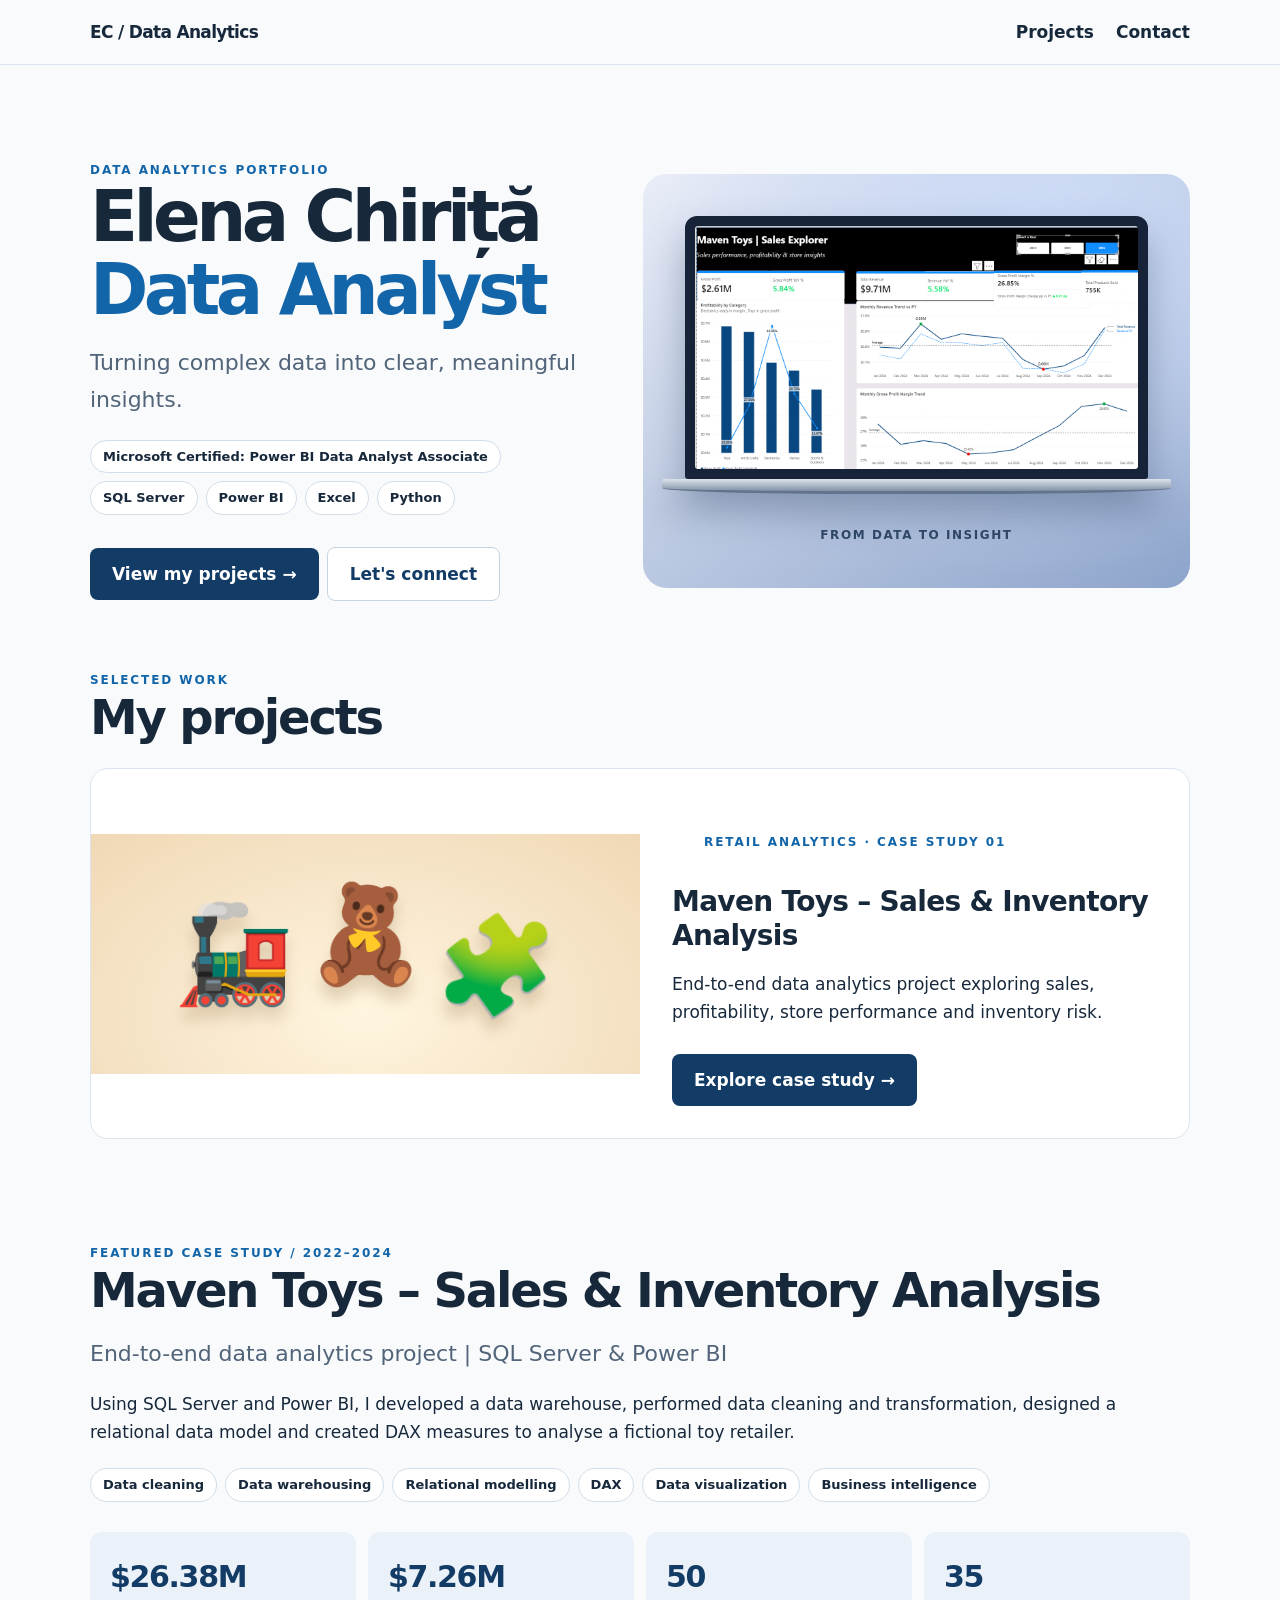
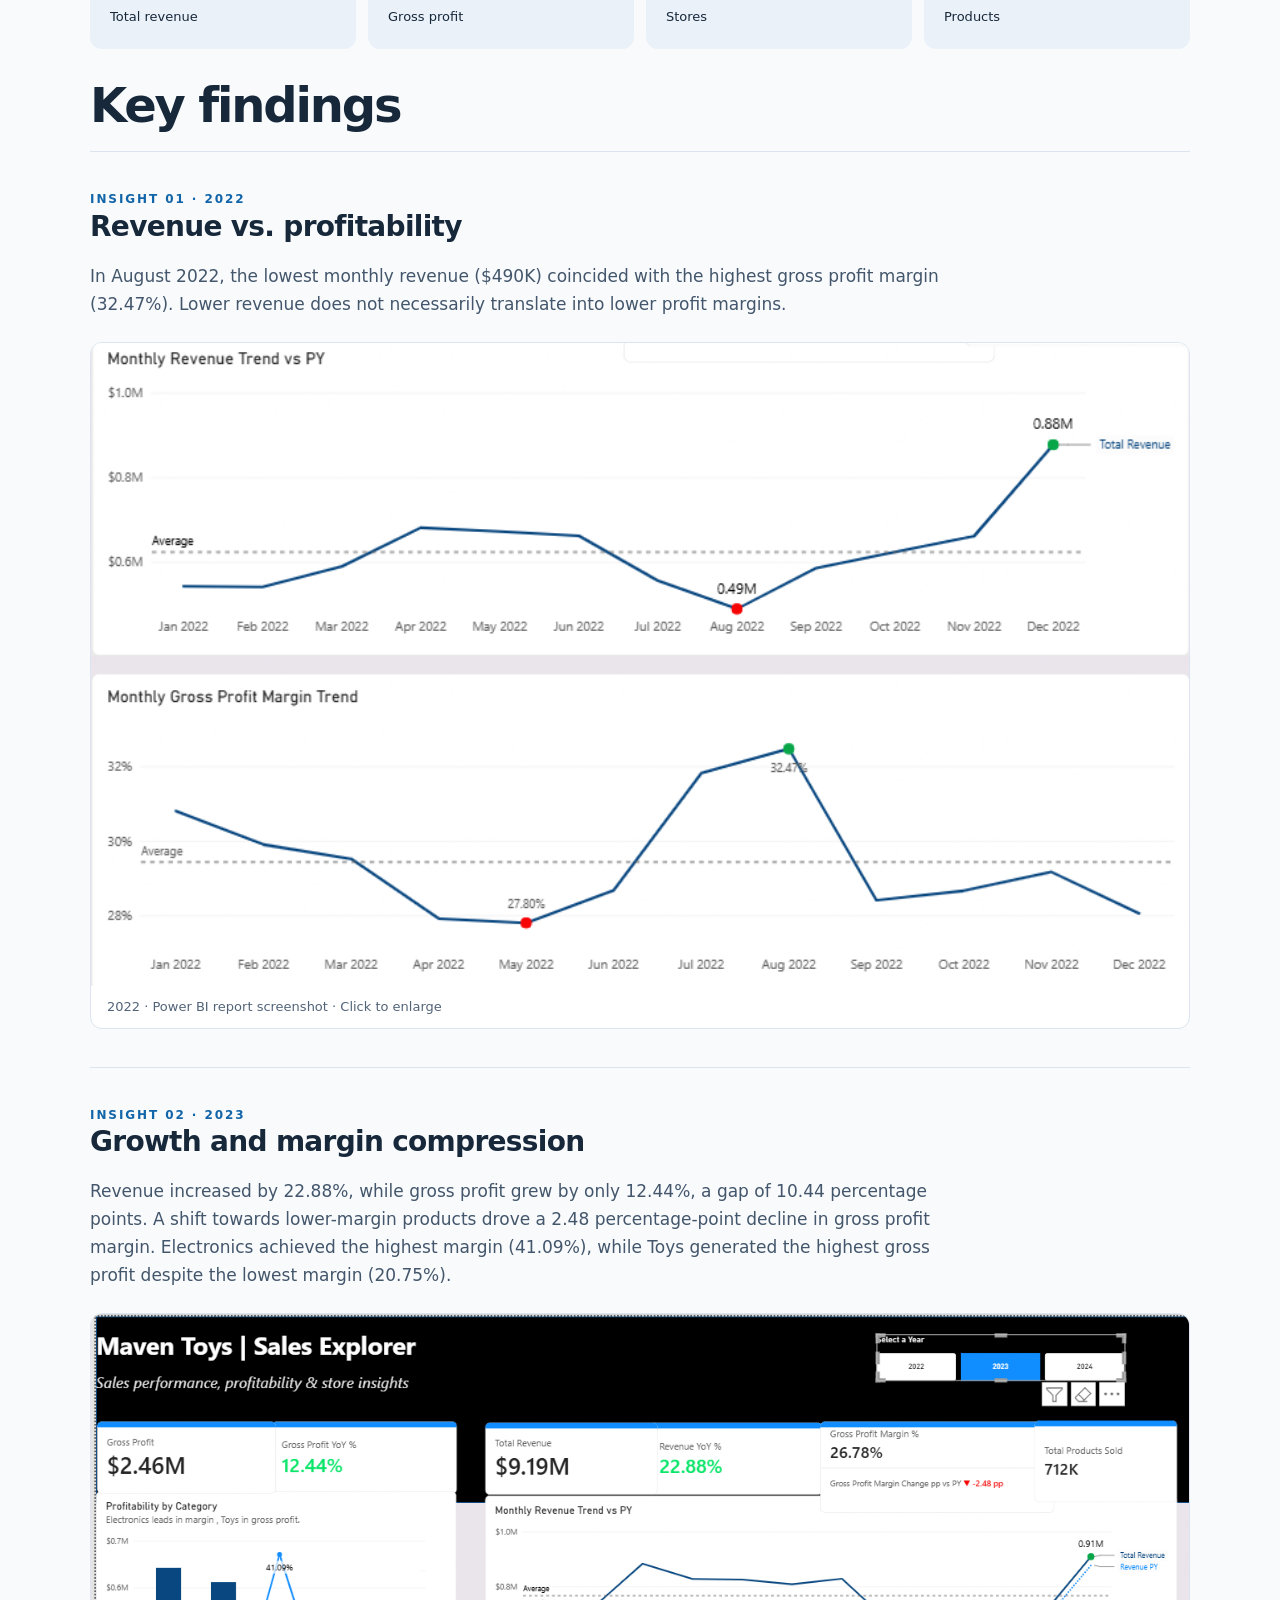
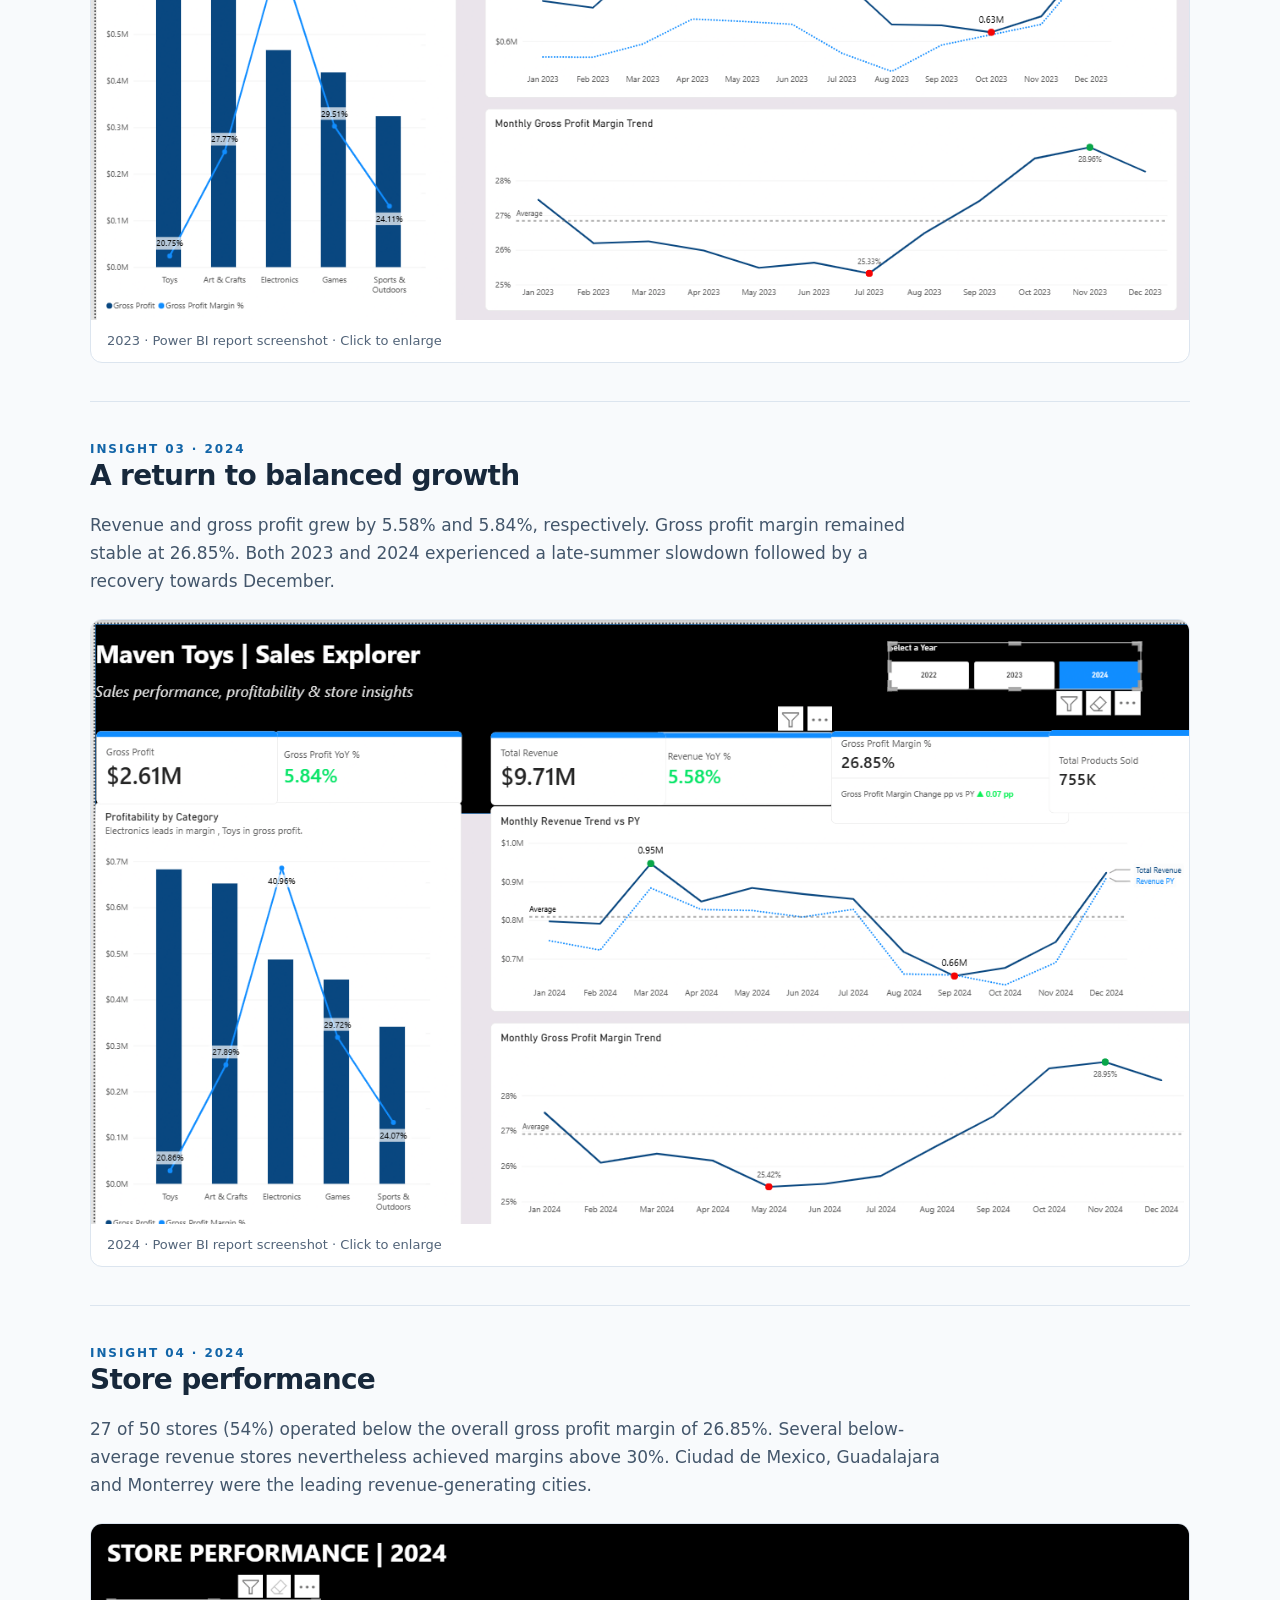
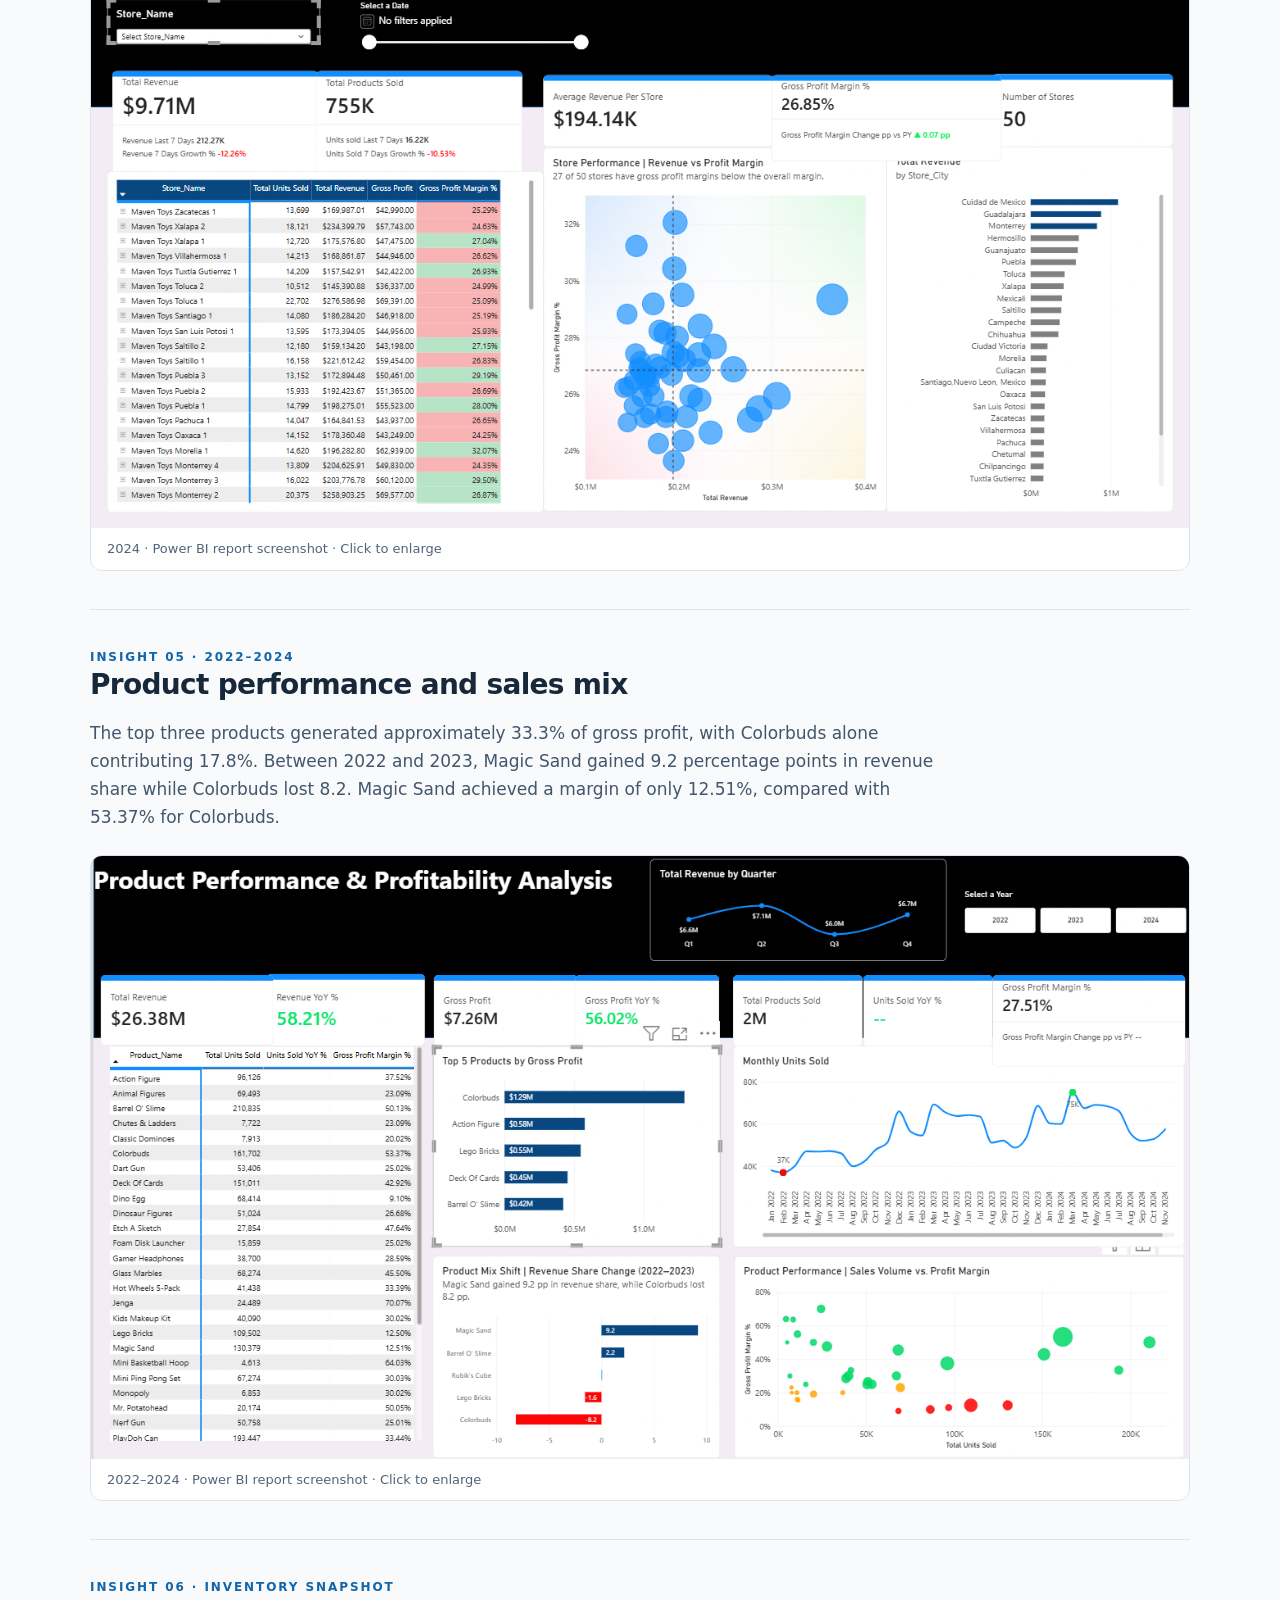
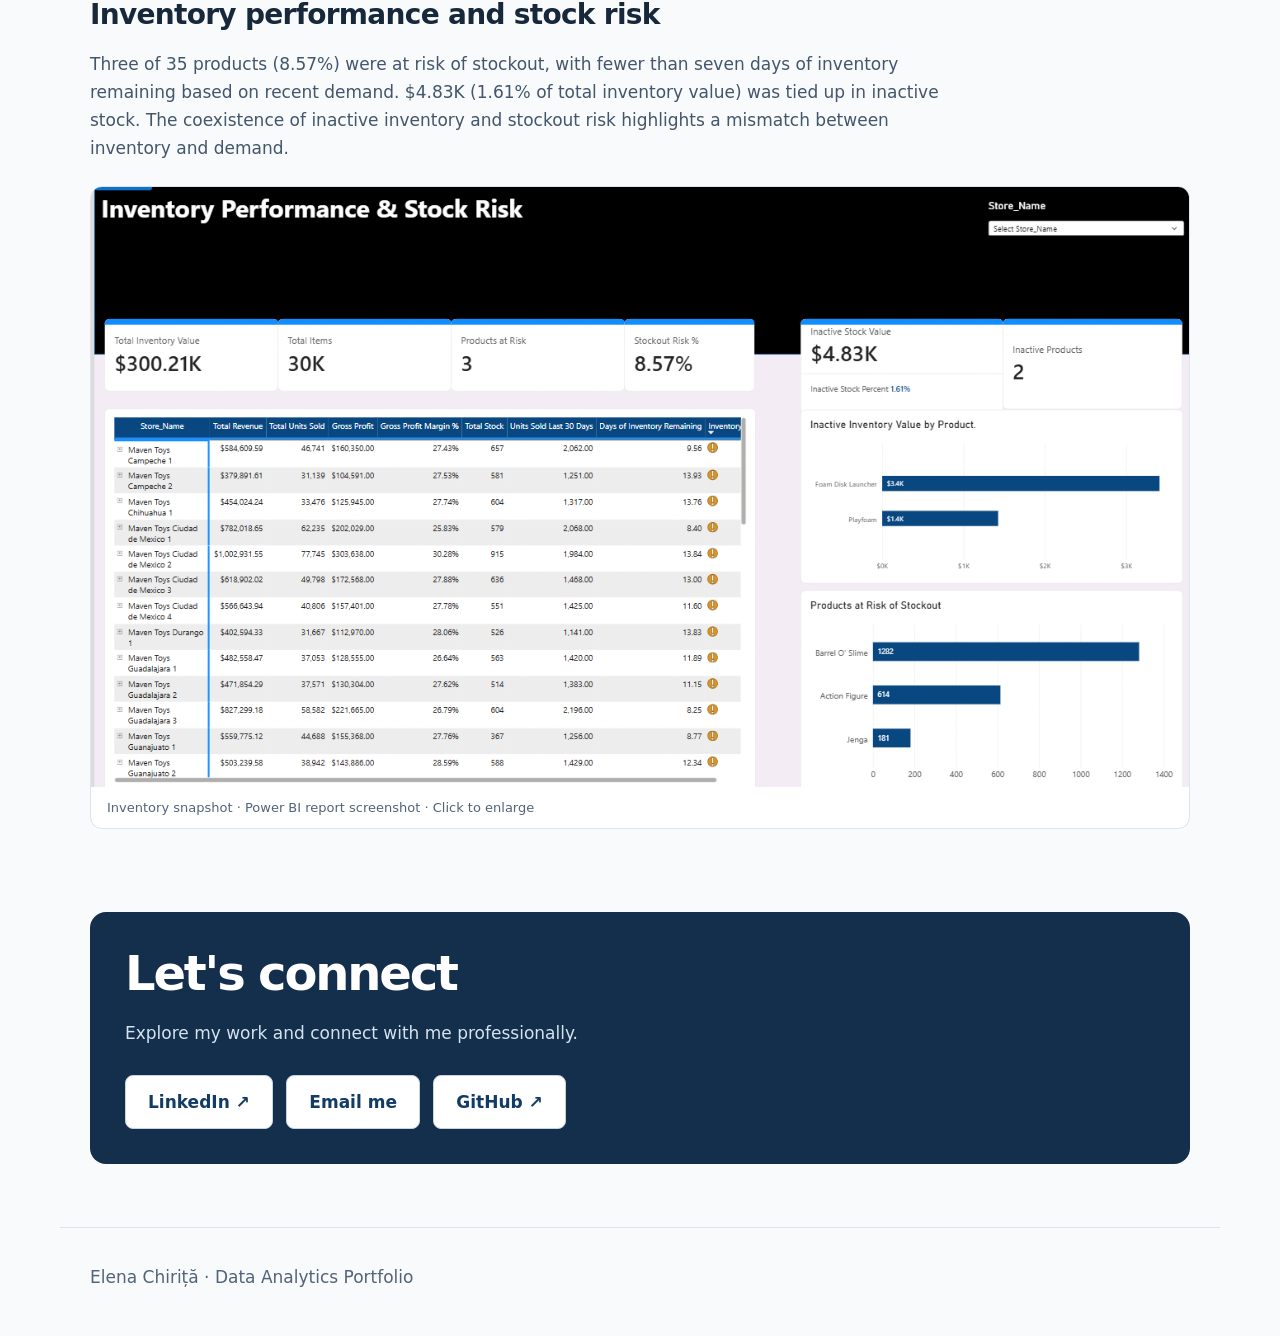
==== index.html @ c950770b "Initial portfolio website" ====
<!doctype html><html lang="en"><head><meta charset="utf-8"><meta name="viewport" content="width=device-width,initial-scale=1"><title>Elena Chiriță | Data Analyst Portfolio</title><style>*{box-sizing:border-box}html{scroll-behavior:smooth}body{margin:0;font:17px/1.65 system-ui,sans-serif;color:#17283b;background:#f8fafc}a{color:inherit}header{position:sticky;top:0;background:#f8fafcf5;backdrop-filter:blur(12px);border-bottom:1px solid #dce5ef;z-index:2}nav,main,footer{max-width:1160px;margin:auto;padding:18px 30px}nav{display:flex;align-items:center;justify-content:space-between;gap:20px}nav a{text-decoration:none;font-weight:650}nav div{display:flex;gap:22px}.brand{letter-spacing:-.04em}.hero{padding:90px 0 75px;max-width:850px}h1,h2,h3,p{margin:0 0 18px}h1{font-size:clamp(48px,8vw,92px);line-height:1.04;letter-spacing:-.065em}h2{font-size:clamp(30px,4vw,48px);line-height:1.12;letter-spacing:-.045em}h3{font-size:28px;line-height:1.2;letter-spacing:-.025em}.eyebrow{font-size:12px;text-transform:uppercase;letter-spacing:.16em;font-weight:800;color:#1265a8}.lead{font-size:22px;color:#526479;max-width:730px}.btn{display:inline-block;padding:12px 22px;border-radius:8px;background:#123b65;color:white;text-decoration:none;font-weight:650;margin:10px 8px 0 0}.secondary{background:white;color:#123b65;border:1px solid #c5d4e2}.tags{display:flex;flex-wrap:wrap;gap:8px;margin:22px 0}.tag{padding:5px 12px;border:1px solid #d2deea;background:white;border-radius:30px;font-size:13px;font-weight:650}.card{background:white;border:1px solid #dce5ef;border-radius:18px;overflow:hidden;display:grid;grid-template-columns:1fr 1fr;align-items:center;margin:24px 0 65px}.card div{padding:32px}.card img{width:100%;display:block}.stats{display:grid;grid-template-columns:repeat(4,1fr);gap:12px;margin:30px 0}.stat{background:#eaf1f8;padding:20px;border-radius:12px}.stat strong{display:block;font-size:30px;color:#123b65;letter-spacing:-.045em}.stat span{font-size:13px}.case{padding-top:40px;scroll-margin-top:80px}.insight{padding:38px 0;border-top:1px solid #dce5ef;scroll-margin-top:80px}.insight p{max-width:850px;color:#43566b}figure{margin:24px 0 0;background:white;border:1px solid #dce5ef;border-radius:12px;overflow:hidden}figure button{display:block;padding:0;border:0;background:none;width:100%;cursor:zoom-in}figure img{display:block;width:100%;height:auto}figcaption{padding:10px 16px;font-size:13px;color:#526479}dialog{border:0;background:#142335;padding:12px;max-width:98vw;max-height:98vh;border-radius:10px}dialog::backdrop{background:#000b}dialog img{max-width:94vw;max-height:85vh;object-fit:contain;display:block}dialog button{float:right;margin-bottom:8px;padding:8px 15px;cursor:pointer}footer{border-top:1px solid #dce5ef;color:#526479;padding-top:35px;padding-bottom:45px}#connect{background:#132f4c;color:white;padding:35px;border-radius:16px;margin:45px 0}#connect p{color:#d5e3f0}@media(max-width:700px){nav,main,footer{padding-left:18px;padding-right:18px}nav{font-size:13px}nav div{gap:12px}.hero{padding:55px 0}.card{grid-template-columns:1fr}.stats{grid-template-columns:1fr 1fr}.card div{padding:22px}}</style><style>.hero{max-width:none;display:grid;grid-template-columns:1fr 1.05fr;gap:32px;align-items:center;padding:78px 0 70px}.hero h1{font-size:clamp(45px,5.5vw,76px)}.hero-visual{background:radial-gradient(ellipse at 72% 20%,#cedcf8,transparent 68%),linear-gradient(145deg,#e9edf8,#8da4cb);border-radius:24px;min-height:360px;display:flex;flex-direction:column;justify-content:center;align-items:center;padding:42px 22px;overflow:hidden}.laptop{width:92%;max-width:520px;filter:drop-shadow(0 20px 18px #25395b55)}.screen{background:#172338;border:8px solid #172338;border-radius:12px 12px 3px 3px;padding:2px;overflow:hidden}.screen img{width:100%;display:block;border-radius:3px}.keyboard{height:15px;width:110%;margin-left:-5%;background:linear-gradient(#dce3eb,#8292a7);border-radius:2px 2px 40% 40%;border-bottom:3px solid #62748c}.visual-label{font-size:12px;letter-spacing:.13em;text-transform:uppercase;color:#304767;margin-top:32px;font-weight:700}.toy-art{min-height:240px;display:flex;align-items:center;justify-content:center;gap:12px;background:radial-gradient(ellipse at 50% 75%,#fff5df,#f0d8b6);overflow:hidden;padding:35px!important}.toy-art span{font-size:clamp(48px,7.5vw,100px);line-height:1;filter:drop-shadow(0 13px 7px #77582c35)}.toy-art span:nth-child(2){transform:translateY(-20px)}.toy-art span:nth-child(3){transform:rotate(8deg) translateY(12px)}@media(max-width:760px){.hero{grid-template-columns:1fr;padding:45px 0;gap:24px}.hero-visual{min-height:250px;padding:30px 20px}.toy-art{min-height:190px}}</style></head><body><header><nav><a class="brand" href="#">EC / Data Analytics</a><div><a href="#projects">Projects</a><a href="#connect">Contact</a></div></nav></header><main><section class="hero"><div class="hero-copy"><div class="eyebrow">Data analytics portfolio</div><h1>Elena Chiriță<br><span style="color:#1265a8">Data Analyst</span></h1><p class="lead">Turning complex data into clear, meaningful insights.</p><div class="tags"><span class="tag">Microsoft Certified: Power BI Data Analyst Associate</span><span class="tag">SQL Server</span><span class="tag">Power BI</span><span class="tag">Excel</span><span class="tag">Python</span></div><a class="btn" href="#projects">View my projects →</a><a class="btn secondary" href="#connect">Let's connect</a></div><div class="hero-visual"><div class="laptop"><div class="screen"><img src="assets/picture%203.png" alt="Laptop displaying my Power BI sales dashboard"></div><div class="keyboard"></div></div><div class="visual-label">From data to insight</div></div></section><section id="projects"><div class="eyebrow">Selected work</div><h2>My projects</h2><article class="card"><div class="toy-art" role="img" aria-label="Colorful toy train, teddy bear and building blocks"><span>🚂</span><span>🧸</span><span>🧩</span></div><div><div class="eyebrow">Retail analytics · Case study 01</div><h3>Maven Toys – Sales &amp; Inventory Analysis</h3><p>End-to-end data analytics project exploring sales, profitability, store performance and inventory risk.</p><a class="btn" href="#maven">Explore case study →</a></div></article></section><section class="case" id="maven"><div class="eyebrow">Featured case study / 2022–2024</div><h2>Maven Toys – Sales &amp; Inventory Analysis</h2><p class="lead">End-to-end data analytics project | SQL Server &amp; Power BI</p><p>Using SQL Server and Power BI, I developed a data warehouse, performed data cleaning and transformation, designed a relational data model and created DAX measures to analyse a fictional toy retailer.</p><div class="tags"><span class="tag">Data cleaning</span><span class="tag">Data warehousing</span><span class="tag">Relational modelling</span><span class="tag">DAX</span><span class="tag">Data visualization</span><span class="tag">Business intelligence</span></div><div class="stats"><div class="stat"><strong>$26.38M</strong><span>Total revenue</span></div><div class="stat"><strong>$7.26M</strong><span>Gross profit</span></div><div class="stat"><strong>50</strong><span>Stores</span></div><div class="stat"><strong>35</strong><span>Products</span></div></div><h2>Key findings</h2><section class="insight" id="insight-1"><div class="eyebrow">Insight 01 · 2022</div><h3>Revenue vs. profitability</h3><p>In August 2022, the lowest monthly revenue ($490K) coincided with the highest gross profit margin (32.47%). Lower revenue does not necessarily translate into lower profit margins.</p><figure><button class="zoom" aria-label="Enlarge Revenue vs. profitability screenshot"><img src="assets/picture%201.png" alt="Power BI dashboard: Revenue vs. profitability" loading="lazy"></button><figcaption>2022 · Power BI report screenshot · Click to enlarge</figcaption></figure></section><section class="insight" id="insight-2"><div class="eyebrow">Insight 02 · 2023</div><h3>Growth and margin compression</h3><p>Revenue increased by 22.88%, while gross profit grew by only 12.44%, a gap of 10.44 percentage points. A shift towards lower-margin products drove a 2.48 percentage-point decline in gross profit margin. Electronics achieved the highest margin (41.09%), while Toys generated the highest gross profit despite the lowest margin (20.75%).</p><figure><button class="zoom" aria-label="Enlarge Growth and margin compression screenshot"><img src="assets/picture%202.png" alt="Power BI dashboard: Growth and margin compression" loading="lazy"></button><figcaption>2023 · Power BI report screenshot · Click to enlarge</figcaption></figure></section><section class="insight" id="insight-3"><div class="eyebrow">Insight 03 · 2024</div><h3>A return to balanced growth</h3><p>Revenue and gross profit grew by 5.58% and 5.84%, respectively. Gross profit margin remained stable at 26.85%. Both 2023 and 2024 experienced a late-summer slowdown followed by a recovery towards December.</p><figure><button class="zoom" aria-label="Enlarge A return to balanced growth screenshot"><img src="assets/picture%203.png" alt="Power BI dashboard: A return to balanced growth" loading="lazy"></button><figcaption>2024 · Power BI report screenshot · Click to enlarge</figcaption></figure></section><section class="insight" id="insight-4"><div class="eyebrow">Insight 04 · 2024</div><h3>Store performance</h3><p>27 of 50 stores (54%) operated below the overall gross profit margin of 26.85%. Several below-average revenue stores nevertheless achieved margins above 30%. Ciudad de Mexico, Guadalajara and Monterrey were the leading revenue-generating cities.</p><figure><button class="zoom" aria-label="Enlarge Store performance screenshot"><img src="assets/picture%204.png" alt="Power BI dashboard: Store performance" loading="lazy"></button><figcaption>2024 · Power BI report screenshot · Click to enlarge</figcaption></figure></section><section class="insight" id="insight-5"><div class="eyebrow">Insight 05 · 2022–2024</div><h3>Product performance and sales mix</h3><p>The top three products generated approximately 33.3% of gross profit, with Colorbuds alone contributing 17.8%. Between 2022 and 2023, Magic Sand gained 9.2 percentage points in revenue share while Colorbuds lost 8.2. Magic Sand achieved a margin of only 12.51%, compared with 53.37% for Colorbuds.</p><figure><button class="zoom" aria-label="Enlarge Product performance and sales mix screenshot"><img src="assets/picture%205.png" alt="Power BI dashboard: Product performance and sales mix" loading="lazy"></button><figcaption>2022–2024 · Power BI report screenshot · Click to enlarge</figcaption></figure></section><section class="insight" id="insight-6"><div class="eyebrow">Insight 06 · Inventory snapshot</div><h3>Inventory performance and stock risk</h3><p>Three of 35 products (8.57%) were at risk of stockout, with fewer than seven days of inventory remaining based on recent demand. $4.83K (1.61% of total inventory value) was tied up in inactive stock. The coexistence of inactive inventory and stockout risk highlights a mismatch between inventory and demand.</p><figure><button class="zoom" aria-label="Enlarge Inventory performance and stock risk screenshot"><img src="assets/picture%206.png" alt="Power BI dashboard: Inventory performance and stock risk" loading="lazy"></button><figcaption>Inventory snapshot · Power BI report screenshot · Click to enlarge</figcaption></figure></section></section><section id="connect"><h2>Let's connect</h2><p>Explore my work and connect with me professionally.</p><a class="btn secondary" href="https://www.linkedin.com/in/elena-chirita-4a3ba3369/" target="_blank" rel="noopener noreferrer">LinkedIn ↗</a> <a class="btn secondary" href="mailto:chiritaelena314@gmail.com">Email me</a> <a class="btn secondary" href="https://github.com/ElenaChirita" target="_blank" rel="noopener">GitHub ↗</a></section></main><footer>Elena Chiriță · Data Analytics Portfolio</footer><dialog id="viewer"><button type="button" aria-label="Close image">Close ×</button><img alt="Enlarged dashboard"></dialog><script>const d=document.querySelector('dialog');document.querySelectorAll('.zoom').forEach(b=>b.onclick=()=>{d.querySelector('img').src=b.querySelector('img').src;d.showModal()});d.querySelector('button').onclick=()=>d.close();d.onclick=e=>{if(e.target===d)d.close()};</script></body></html>
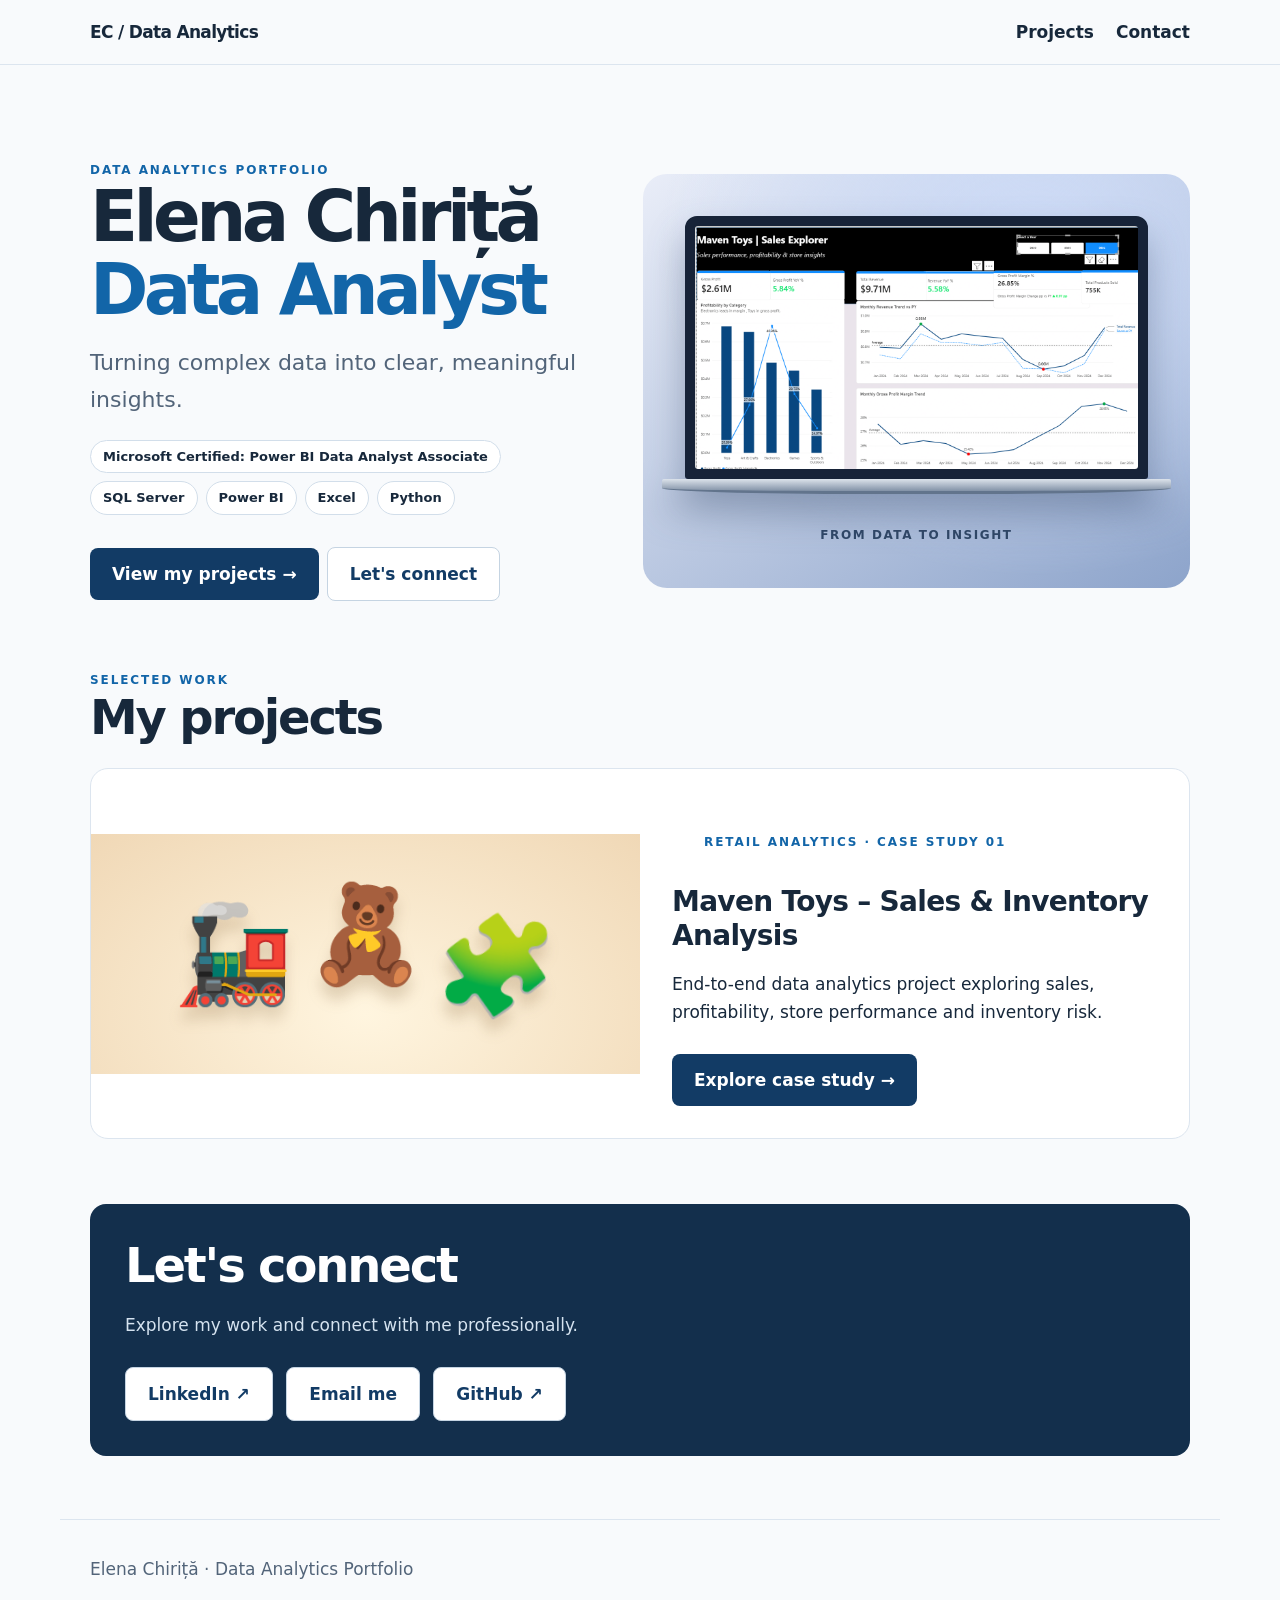
==== commit dd7b2a50: "Add files via upload" ====
--- a/index.html
+++ b/index.html
@@ -1 +1,2 @@
-<!doctype html><html lang="en"><head><meta charset="utf-8"><meta name="viewport" content="width=device-width,initial-scale=1"><title>Elena Chiriță | Data Analyst Portfolio</title><style>*{box-sizing:border-box}html{scroll-behavior:smooth}body{margin:0;font:17px/1.65 system-ui,sans-serif;color:#17283b;background:#f8fafc}a{color:inherit}header{position:sticky;top:0;background:#f8fafcf5;backdrop-filter:blur(12px);border-bottom:1px solid #dce5ef;z-index:2}nav,main,footer{max-width:1160px;margin:auto;padding:18px 30px}nav{display:flex;align-items:center;justify-content:space-between;gap:20px}nav a{text-decoration:none;font-weight:650}nav div{display:flex;gap:22px}.brand{letter-spacing:-.04em}.hero{padding:90px 0 75px;max-width:850px}h1,h2,h3,p{margin:0 0 18px}h1{font-size:clamp(48px,8vw,92px);line-height:1.04;letter-spacing:-.065em}h2{font-size:clamp(30px,4vw,48px);line-height:1.12;letter-spacing:-.045em}h3{font-size:28px;line-height:1.2;letter-spacing:-.025em}.eyebrow{font-size:12px;text-transform:uppercase;letter-spacing:.16em;font-weight:800;color:#1265a8}.lead{font-size:22px;color:#526479;max-width:730px}.btn{display:inline-block;padding:12px 22px;border-radius:8px;background:#123b65;color:white;text-decoration:none;font-weight:650;margin:10px 8px 0 0}.secondary{background:white;color:#123b65;border:1px solid #c5d4e2}.tags{display:flex;flex-wrap:wrap;gap:8px;margin:22px 0}.tag{padding:5px 12px;border:1px solid #d2deea;background:white;border-radius:30px;font-size:13px;font-weight:650}.card{background:white;border:1px solid #dce5ef;border-radius:18px;overflow:hidden;display:grid;grid-template-columns:1fr 1fr;align-items:center;margin:24px 0 65px}.card div{padding:32px}.card img{width:100%;display:block}.stats{display:grid;grid-template-columns:repeat(4,1fr);gap:12px;margin:30px 0}.stat{background:#eaf1f8;padding:20px;border-radius:12px}.stat strong{display:block;font-size:30px;color:#123b65;letter-spacing:-.045em}.stat span{font-size:13px}.case{padding-top:40px;scroll-margin-top:80px}.insight{padding:38px 0;border-top:1px solid #dce5ef;scroll-margin-top:80px}.insight p{max-width:850px;color:#43566b}figure{margin:24px 0 0;background:white;border:1px solid #dce5ef;border-radius:12px;overflow:hidden}figure button{display:block;padding:0;border:0;background:none;width:100%;cursor:zoom-in}figure img{display:block;width:100%;height:auto}figcaption{padding:10px 16px;font-size:13px;color:#526479}dialog{border:0;background:#142335;padding:12px;max-width:98vw;max-height:98vh;border-radius:10px}dialog::backdrop{background:#000b}dialog img{max-width:94vw;max-height:85vh;object-fit:contain;display:block}dialog button{float:right;margin-bottom:8px;padding:8px 15px;cursor:pointer}footer{border-top:1px solid #dce5ef;color:#526479;padding-top:35px;padding-bottom:45px}#connect{background:#132f4c;color:white;padding:35px;border-radius:16px;margin:45px 0}#connect p{color:#d5e3f0}@media(max-width:700px){nav,main,footer{padding-left:18px;padding-right:18px}nav{font-size:13px}nav div{gap:12px}.hero{padding:55px 0}.card{grid-template-columns:1fr}.stats{grid-template-columns:1fr 1fr}.card div{padding:22px}}</style><style>.hero{max-width:none;display:grid;grid-template-columns:1fr 1.05fr;gap:32px;align-items:center;padding:78px 0 70px}.hero h1{font-size:clamp(45px,5.5vw,76px)}.hero-visual{background:radial-gradient(ellipse at 72% 20%,#cedcf8,transparent 68%),linear-gradient(145deg,#e9edf8,#8da4cb);border-radius:24px;min-height:360px;display:flex;flex-direction:column;justify-content:center;align-items:center;padding:42px 22px;overflow:hidden}.laptop{width:92%;max-width:520px;filter:drop-shadow(0 20px 18px #25395b55)}.screen{background:#172338;border:8px solid #172338;border-radius:12px 12px 3px 3px;padding:2px;overflow:hidden}.screen img{width:100%;display:block;border-radius:3px}.keyboard{height:15px;width:110%;margin-left:-5%;background:linear-gradient(#dce3eb,#8292a7);border-radius:2px 2px 40% 40%;border-bottom:3px solid #62748c}.visual-label{font-size:12px;letter-spacing:.13em;text-transform:uppercase;color:#304767;margin-top:32px;font-weight:700}.toy-art{min-height:240px;display:flex;align-items:center;justify-content:center;gap:12px;background:radial-gradient(ellipse at 50% 75%,#fff5df,#f0d8b6);overflow:hidden;padding:35px!important}.toy-art span{font-size:clamp(48px,7.5vw,100px);line-height:1;filter:drop-shadow(0 13px 7px #77582c35)}.toy-art span:nth-child(2){transform:translateY(-20px)}.toy-art span:nth-child(3){transform:rotate(8deg) translateY(12px)}@media(max-width:760px){.hero{grid-template-columns:1fr;padding:45px 0;gap:24px}.hero-visual{min-height:250px;padding:30px 20px}.toy-art{min-height:190px}}</style></head><body><header><nav><a class="brand" href="#">EC / Data Analytics</a><div><a href="#projects">Projects</a><a href="#connect">Contact</a></div></nav></header><main><section class="hero"><div class="hero-copy"><div class="eyebrow">Data analytics portfolio</div><h1>Elena Chiriță<br><span style="color:#1265a8">Data Analyst</span></h1><p class="lead">Turning complex data into clear, meaningful insights.</p><div class="tags"><span class="tag">Microsoft Certified: Power BI Data Analyst Associate</span><span class="tag">SQL Server</span><span class="tag">Power BI</span><span class="tag">Excel</span><span class="tag">Python</span></div><a class="btn" href="#projects">View my projects →</a><a class="btn secondary" href="#connect">Let's connect</a></div><div class="hero-visual"><div class="laptop"><div class="screen"><img src="assets/picture%203.png" alt="Laptop displaying my Power BI sales dashboard"></div><div class="keyboard"></div></div><div class="visual-label">From data to insight</div></div></section><section id="projects"><div class="eyebrow">Selected work</div><h2>My projects</h2><article class="card"><div class="toy-art" role="img" aria-label="Colorful toy train, teddy bear and building blocks"><span>🚂</span><span>🧸</span><span>🧩</span></div><div><div class="eyebrow">Retail analytics · Case study 01</div><h3>Maven Toys – Sales &amp; Inventory Analysis</h3><p>End-to-end data analytics project exploring sales, profitability, store performance and inventory risk.</p><a class="btn" href="#maven">Explore case study →</a></div></article></section><section class="case" id="maven"><div class="eyebrow">Featured case study / 2022–2024</div><h2>Maven Toys – Sales &amp; Inventory Analysis</h2><p class="lead">End-to-end data analytics project | SQL Server &amp; Power BI</p><p>Using SQL Server and Power BI, I developed a data warehouse, performed data cleaning and transformation, designed a relational data model and created DAX measures to analyse a fictional toy retailer.</p><div class="tags"><span class="tag">Data cleaning</span><span class="tag">Data warehousing</span><span class="tag">Relational modelling</span><span class="tag">DAX</span><span class="tag">Data visualization</span><span class="tag">Business intelligence</span></div><div class="stats"><div class="stat"><strong>$26.38M</strong><span>Total revenue</span></div><div class="stat"><strong>$7.26M</strong><span>Gross profit</span></div><div class="stat"><strong>50</strong><span>Stores</span></div><div class="stat"><strong>35</strong><span>Products</span></div></div><h2>Key findings</h2><section class="insight" id="insight-1"><div class="eyebrow">Insight 01 · 2022</div><h3>Revenue vs. profitability</h3><p>In August 2022, the lowest monthly revenue ($490K) coincided with the highest gross profit margin (32.47%). Lower revenue does not necessarily translate into lower profit margins.</p><figure><button class="zoom" aria-label="Enlarge Revenue vs. profitability screenshot"><img src="assets/picture%201.png" alt="Power BI dashboard: Revenue vs. profitability" loading="lazy"></button><figcaption>2022 · Power BI report screenshot · Click to enlarge</figcaption></figure></section><section class="insight" id="insight-2"><div class="eyebrow">Insight 02 · 2023</div><h3>Growth and margin compression</h3><p>Revenue increased by 22.88%, while gross profit grew by only 12.44%, a gap of 10.44 percentage points. A shift towards lower-margin products drove a 2.48 percentage-point decline in gross profit margin. Electronics achieved the highest margin (41.09%), while Toys generated the highest gross profit despite the lowest margin (20.75%).</p><figure><button class="zoom" aria-label="Enlarge Growth and margin compression screenshot"><img src="assets/picture%202.png" alt="Power BI dashboard: Growth and margin compression" loading="lazy"></button><figcaption>2023 · Power BI report screenshot · Click to enlarge</figcaption></figure></section><section class="insight" id="insight-3"><div class="eyebrow">Insight 03 · 2024</div><h3>A return to balanced growth</h3><p>Revenue and gross profit grew by 5.58% and 5.84%, respectively. Gross profit margin remained stable at 26.85%. Both 2023 and 2024 experienced a late-summer slowdown followed by a recovery towards December.</p><figure><button class="zoom" aria-label="Enlarge A return to balanced growth screenshot"><img src="assets/picture%203.png" alt="Power BI dashboard: A return to balanced growth" loading="lazy"></button><figcaption>2024 · Power BI report screenshot · Click to enlarge</figcaption></figure></section><section class="insight" id="insight-4"><div class="eyebrow">Insight 04 · 2024</div><h3>Store performance</h3><p>27 of 50 stores (54%) operated below the overall gross profit margin of 26.85%. Several below-average revenue stores nevertheless achieved margins above 30%. Ciudad de Mexico, Guadalajara and Monterrey were the leading revenue-generating cities.</p><figure><button class="zoom" aria-label="Enlarge Store performance screenshot"><img src="assets/picture%204.png" alt="Power BI dashboard: Store performance" loading="lazy"></button><figcaption>2024 · Power BI report screenshot · Click to enlarge</figcaption></figure></section><section class="insight" id="insight-5"><div class="eyebrow">Insight 05 · 2022–2024</div><h3>Product performance and sales mix</h3><p>The top three products generated approximately 33.3% of gross profit, with Colorbuds alone contributing 17.8%. Between 2022 and 2023, Magic Sand gained 9.2 percentage points in revenue share while Colorbuds lost 8.2. Magic Sand achieved a margin of only 12.51%, compared with 53.37% for Colorbuds.</p><figure><button class="zoom" aria-label="Enlarge Product performance and sales mix screenshot"><img src="assets/picture%205.png" alt="Power BI dashboard: Product performance and sales mix" loading="lazy"></button><figcaption>2022–2024 · Power BI report screenshot · Click to enlarge</figcaption></figure></section><section class="insight" id="insight-6"><div class="eyebrow">Insight 06 · Inventory snapshot</div><h3>Inventory performance and stock risk</h3><p>Three of 35 products (8.57%) were at risk of stockout, with fewer than seven days of inventory remaining based on recent demand. $4.83K (1.61% of total inventory value) was tied up in inactive stock. The coexistence of inactive inventory and stockout risk highlights a mismatch between inventory and demand.</p><figure><button class="zoom" aria-label="Enlarge Inventory performance and stock risk screenshot"><img src="assets/picture%206.png" alt="Power BI dashboard: Inventory performance and stock risk" loading="lazy"></button><figcaption>Inventory snapshot · Power BI report screenshot · Click to enlarge</figcaption></figure></section></section><section id="connect"><h2>Let's connect</h2><p>Explore my work and connect with me professionally.</p><a class="btn secondary" href="https://www.linkedin.com/in/elena-chirita-4a3ba3369/" target="_blank" rel="noopener noreferrer">LinkedIn ↗</a> <a class="btn secondary" href="mailto:chiritaelena314@gmail.com">Email me</a> <a class="btn secondary" href="https://github.com/ElenaChirita" target="_blank" rel="noopener">GitHub ↗</a></section></main><footer>Elena Chiriță · Data Analytics Portfolio</footer><dialog id="viewer"><button type="button" aria-label="Close image">Close ×</button><img alt="Enlarged dashboard"></dialog><script>const d=document.querySelector('dialog');document.querySelectorAll('.zoom').forEach(b=>b.onclick=()=>{d.querySelector('img').src=b.querySelector('img').src;d.showModal()});d.querySelector('button').onclick=()=>d.close();d.onclick=e=>{if(e.target===d)d.close()};</script></body></html>+<!DOCTYPE html>
+<html lang="en"><head><meta charset="utf-8"/><meta content="width=device-width,initial-scale=1" name="viewport"/><title>Elena Chiriță | Data Analyst Portfolio</title><style>*{box-sizing:border-box}html{scroll-behavior:smooth}body{margin:0;font:17px/1.65 system-ui,sans-serif;color:#17283b;background:#f8fafc}a{color:inherit}header{position:sticky;top:0;background:#f8fafcf5;backdrop-filter:blur(12px);border-bottom:1px solid #dce5ef;z-index:2}nav,main,footer{max-width:1160px;margin:auto;padding:18px 30px}nav{display:flex;align-items:center;justify-content:space-between;gap:20px}nav a{text-decoration:none;font-weight:650}nav div{display:flex;gap:22px}.brand{letter-spacing:-.04em}.hero{padding:90px 0 75px;max-width:850px}h1,h2,h3,p{margin:0 0 18px}h1{font-size:clamp(48px,8vw,92px);line-height:1.04;letter-spacing:-.065em}h2{font-size:clamp(30px,4vw,48px);line-height:1.12;letter-spacing:-.045em}h3{font-size:28px;line-height:1.2;letter-spacing:-.025em}.eyebrow{font-size:12px;text-transform:uppercase;letter-spacing:.16em;font-weight:800;color:#1265a8}.lead{font-size:22px;color:#526479;max-width:730px}.btn{display:inline-block;padding:12px 22px;border-radius:8px;background:#123b65;color:white;text-decoration:none;font-weight:650;margin:10px 8px 0 0}.secondary{background:white;color:#123b65;border:1px solid #c5d4e2}.tags{display:flex;flex-wrap:wrap;gap:8px;margin:22px 0}.tag{padding:5px 12px;border:1px solid #d2deea;background:white;border-radius:30px;font-size:13px;font-weight:650}.card{background:white;border:1px solid #dce5ef;border-radius:18px;overflow:hidden;display:grid;grid-template-columns:1fr 1fr;align-items:center;margin:24px 0 65px}.card div{padding:32px}.card img{width:100%;display:block}.stats{display:grid;grid-template-columns:repeat(4,1fr);gap:12px;margin:30px 0}.stat{background:#eaf1f8;padding:20px;border-radius:12px}.stat strong{display:block;font-size:30px;color:#123b65;letter-spacing:-.045em}.stat span{font-size:13px}.case{padding-top:40px;scroll-margin-top:80px}.insight{padding:38px 0;border-top:1px solid #dce5ef;scroll-margin-top:80px}.insight p{max-width:850px;color:#43566b}figure{margin:24px 0 0;background:white;border:1px solid #dce5ef;border-radius:12px;overflow:hidden}figure button{display:block;padding:0;border:0;background:none;width:100%;cursor:zoom-in}figure img{display:block;width:100%;height:auto}figcaption{padding:10px 16px;font-size:13px;color:#526479}dialog{border:0;background:#142335;padding:12px;max-width:98vw;max-height:98vh;border-radius:10px}dialog::backdrop{background:#000b}dialog img{max-width:94vw;max-height:85vh;object-fit:contain;display:block}dialog button{float:right;margin-bottom:8px;padding:8px 15px;cursor:pointer}footer{border-top:1px solid #dce5ef;color:#526479;padding-top:35px;padding-bottom:45px}#connect{background:#132f4c;color:white;padding:35px;border-radius:16px;margin:45px 0}#connect p{color:#d5e3f0}@media(max-width:700px){nav,main,footer{padding-left:18px;padding-right:18px}nav{font-size:13px}nav div{gap:12px}.hero{padding:55px 0}.card{grid-template-columns:1fr}.stats{grid-template-columns:1fr 1fr}.card div{padding:22px}}</style><style>.hero{max-width:none;display:grid;grid-template-columns:1fr 1.05fr;gap:32px;align-items:center;padding:78px 0 70px}.hero h1{font-size:clamp(45px,5.5vw,76px)}.hero-visual{background:radial-gradient(ellipse at 72% 20%,#cedcf8,transparent 68%),linear-gradient(145deg,#e9edf8,#8da4cb);border-radius:24px;min-height:360px;display:flex;flex-direction:column;justify-content:center;align-items:center;padding:42px 22px;overflow:hidden}.laptop{width:92%;max-width:520px;filter:drop-shadow(0 20px 18px #25395b55)}.screen{background:#172338;border:8px solid #172338;border-radius:12px 12px 3px 3px;padding:2px;overflow:hidden}.screen img{width:100%;display:block;border-radius:3px}.keyboard{height:15px;width:110%;margin-left:-5%;background:linear-gradient(#dce3eb,#8292a7);border-radius:2px 2px 40% 40%;border-bottom:3px solid #62748c}.visual-label{font-size:12px;letter-spacing:.13em;text-transform:uppercase;color:#304767;margin-top:32px;font-weight:700}.toy-art{min-height:240px;display:flex;align-items:center;justify-content:center;gap:12px;background:radial-gradient(ellipse at 50% 75%,#fff5df,#f0d8b6);overflow:hidden;padding:35px!important}.toy-art span{font-size:clamp(48px,7.5vw,100px);line-height:1;filter:drop-shadow(0 13px 7px #77582c35)}.toy-art span:nth-child(2){transform:translateY(-20px)}.toy-art span:nth-child(3){transform:rotate(8deg) translateY(12px)}@media(max-width:760px){.hero{grid-template-columns:1fr;padding:45px 0;gap:24px}.hero-visual{min-height:250px;padding:30px 20px}.toy-art{min-height:190px}}</style></head><body><header><nav><a class="brand" href="#">EC / Data Analytics</a><div><a href="#projects">Projects</a><a href="#connect">Contact</a></div></nav></header><main><section class="hero"><div class="hero-copy"><div class="eyebrow">Data analytics portfolio</div><h1>Elena Chiriță<br/><span style="color:#1265a8">Data Analyst</span></h1><p class="lead">Turning complex data into clear, meaningful insights.</p><div class="tags"><span class="tag">Microsoft Certified: Power BI Data Analyst Associate</span><span class="tag">SQL Server</span><span class="tag">Power BI</span><span class="tag">Excel</span><span class="tag">Python</span></div><a class="btn" href="#projects">View my projects →</a><a class="btn secondary" href="#connect">Let's connect</a></div><div class="hero-visual"><div class="laptop"><div class="screen"><img alt="Laptop displaying my Power BI sales dashboard" src="assets/picture%203.png"/></div><div class="keyboard"></div></div><div class="visual-label">From data to insight</div></div></section><section id="projects"><div class="eyebrow">Selected work</div><h2>My projects</h2><article class="card"><a aria-label="Open Maven Toys case study" class="toy-art" href="maven-toys.html" role="img" style="text-decoration:none"><span>🚂</span><span>🧸</span><span>🧩</span></a><div><div class="eyebrow">Retail analytics · Case study 01</div><h3>Maven Toys – Sales &amp; Inventory Analysis</h3><p>End-to-end data analytics project exploring sales, profitability, store performance and inventory risk.</p><a class="btn" href="maven-toys.html">Explore case study →</a></div></article></section><section id="connect"><h2>Let's connect</h2><p>Explore my work and connect with me professionally.</p><a class="btn secondary" href="https://www.linkedin.com/in/elena-chirita-4a3ba3369/" rel="noopener noreferrer" target="_blank">LinkedIn ↗</a> <a class="btn secondary" href="mailto:chiritaelena314@gmail.com">Email me</a> <a class="btn secondary" href="https://github.com/ElenaChirita" rel="noopener" target="_blank">GitHub ↗</a></section></main><footer>Elena Chiriță · Data Analytics Portfolio</footer><dialog id="viewer"><button aria-label="Close image" type="button">Close ×</button><img alt="Enlarged dashboard"/></dialog><script>const d=document.querySelector('dialog');document.querySelectorAll('.zoom').forEach(b=>b.onclick=()=>{d.querySelector('img').src=b.querySelector('img').src;d.showModal()});d.querySelector('button').onclick=()=>d.close();d.onclick=e=>{if(e.target===d)d.close()};</script></body></html>
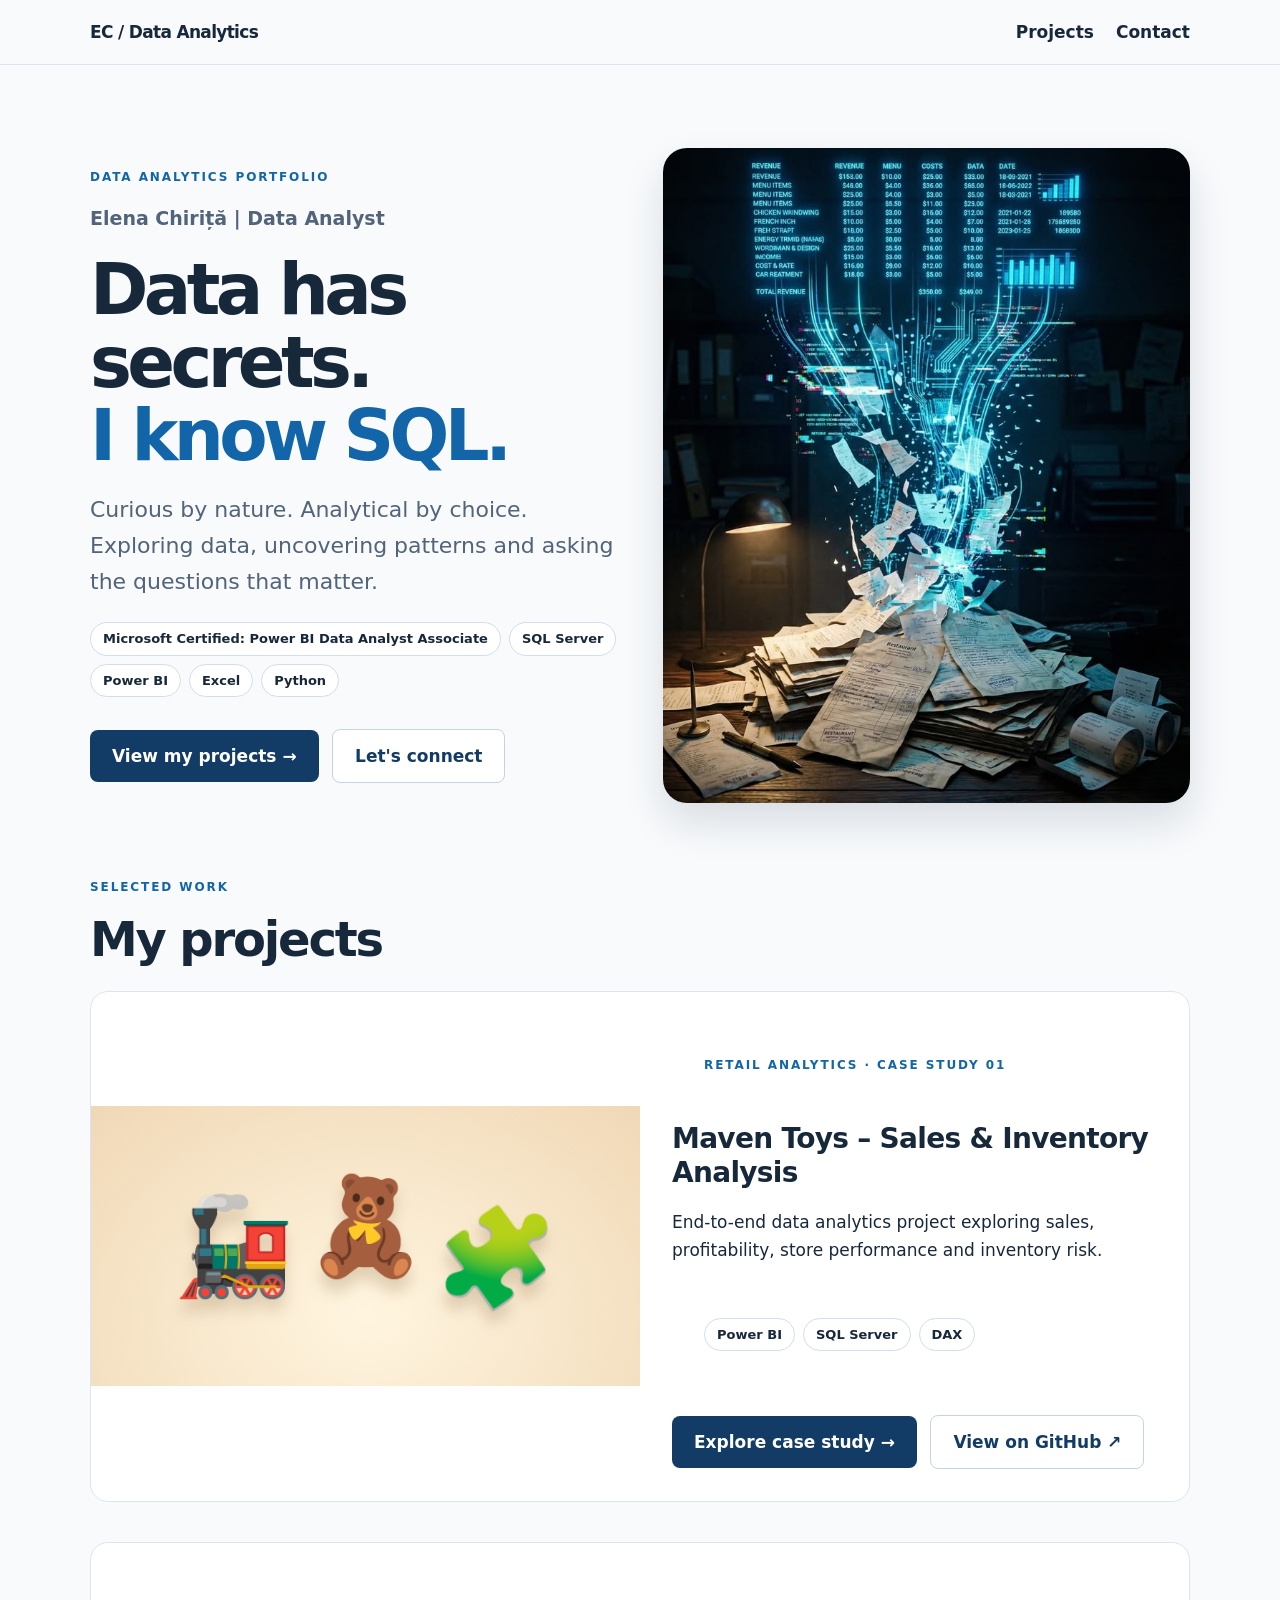
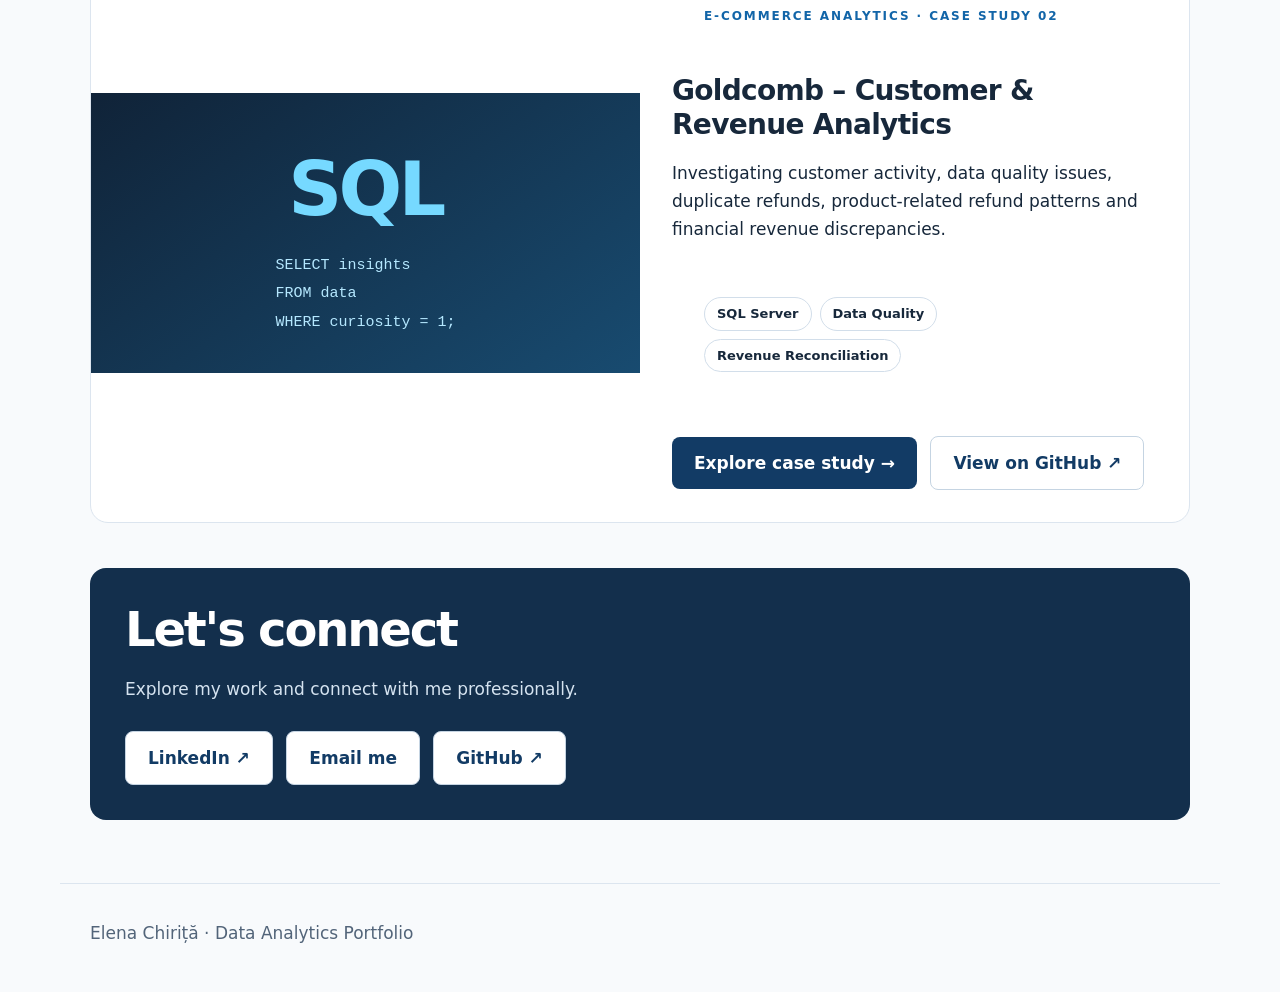
==== commit 76b41686: "Update index.html" ====
--- a/index.html
+++ b/index.html
@@ -1,2 +1,468 @@
 <!DOCTYPE html>
-<html lang="en"><head><meta charset="utf-8"/><meta content="width=device-width,initial-scale=1" name="viewport"/><title>Elena Chiriță | Data Analyst Portfolio</title><style>*{box-sizing:border-box}html{scroll-behavior:smooth}body{margin:0;font:17px/1.65 system-ui,sans-serif;color:#17283b;background:#f8fafc}a{color:inherit}header{position:sticky;top:0;background:#f8fafcf5;backdrop-filter:blur(12px);border-bottom:1px solid #dce5ef;z-index:2}nav,main,footer{max-width:1160px;margin:auto;padding:18px 30px}nav{display:flex;align-items:center;justify-content:space-between;gap:20px}nav a{text-decoration:none;font-weight:650}nav div{display:flex;gap:22px}.brand{letter-spacing:-.04em}.hero{padding:90px 0 75px;max-width:850px}h1,h2,h3,p{margin:0 0 18px}h1{font-size:clamp(48px,8vw,92px);line-height:1.04;letter-spacing:-.065em}h2{font-size:clamp(30px,4vw,48px);line-height:1.12;letter-spacing:-.045em}h3{font-size:28px;line-height:1.2;letter-spacing:-.025em}.eyebrow{font-size:12px;text-transform:uppercase;letter-spacing:.16em;font-weight:800;color:#1265a8}.lead{font-size:22px;color:#526479;max-width:730px}.btn{display:inline-block;padding:12px 22px;border-radius:8px;background:#123b65;color:white;text-decoration:none;font-weight:650;margin:10px 8px 0 0}.secondary{background:white;color:#123b65;border:1px solid #c5d4e2}.tags{display:flex;flex-wrap:wrap;gap:8px;margin:22px 0}.tag{padding:5px 12px;border:1px solid #d2deea;background:white;border-radius:30px;font-size:13px;font-weight:650}.card{background:white;border:1px solid #dce5ef;border-radius:18px;overflow:hidden;display:grid;grid-template-columns:1fr 1fr;align-items:center;margin:24px 0 65px}.card div{padding:32px}.card img{width:100%;display:block}.stats{display:grid;grid-template-columns:repeat(4,1fr);gap:12px;margin:30px 0}.stat{background:#eaf1f8;padding:20px;border-radius:12px}.stat strong{display:block;font-size:30px;color:#123b65;letter-spacing:-.045em}.stat span{font-size:13px}.case{padding-top:40px;scroll-margin-top:80px}.insight{padding:38px 0;border-top:1px solid #dce5ef;scroll-margin-top:80px}.insight p{max-width:850px;color:#43566b}figure{margin:24px 0 0;background:white;border:1px solid #dce5ef;border-radius:12px;overflow:hidden}figure button{display:block;padding:0;border:0;background:none;width:100%;cursor:zoom-in}figure img{display:block;width:100%;height:auto}figcaption{padding:10px 16px;font-size:13px;color:#526479}dialog{border:0;background:#142335;padding:12px;max-width:98vw;max-height:98vh;border-radius:10px}dialog::backdrop{background:#000b}dialog img{max-width:94vw;max-height:85vh;object-fit:contain;display:block}dialog button{float:right;margin-bottom:8px;padding:8px 15px;cursor:pointer}footer{border-top:1px solid #dce5ef;color:#526479;padding-top:35px;padding-bottom:45px}#connect{background:#132f4c;color:white;padding:35px;border-radius:16px;margin:45px 0}#connect p{color:#d5e3f0}@media(max-width:700px){nav,main,footer{padding-left:18px;padding-right:18px}nav{font-size:13px}nav div{gap:12px}.hero{padding:55px 0}.card{grid-template-columns:1fr}.stats{grid-template-columns:1fr 1fr}.card div{padding:22px}}</style><style>.hero{max-width:none;display:grid;grid-template-columns:1fr 1.05fr;gap:32px;align-items:center;padding:78px 0 70px}.hero h1{font-size:clamp(45px,5.5vw,76px)}.hero-visual{background:radial-gradient(ellipse at 72% 20%,#cedcf8,transparent 68%),linear-gradient(145deg,#e9edf8,#8da4cb);border-radius:24px;min-height:360px;display:flex;flex-direction:column;justify-content:center;align-items:center;padding:42px 22px;overflow:hidden}.laptop{width:92%;max-width:520px;filter:drop-shadow(0 20px 18px #25395b55)}.screen{background:#172338;border:8px solid #172338;border-radius:12px 12px 3px 3px;padding:2px;overflow:hidden}.screen img{width:100%;display:block;border-radius:3px}.keyboard{height:15px;width:110%;margin-left:-5%;background:linear-gradient(#dce3eb,#8292a7);border-radius:2px 2px 40% 40%;border-bottom:3px solid #62748c}.visual-label{font-size:12px;letter-spacing:.13em;text-transform:uppercase;color:#304767;margin-top:32px;font-weight:700}.toy-art{min-height:240px;display:flex;align-items:center;justify-content:center;gap:12px;background:radial-gradient(ellipse at 50% 75%,#fff5df,#f0d8b6);overflow:hidden;padding:35px!important}.toy-art span{font-size:clamp(48px,7.5vw,100px);line-height:1;filter:drop-shadow(0 13px 7px #77582c35)}.toy-art span:nth-child(2){transform:translateY(-20px)}.toy-art span:nth-child(3){transform:rotate(8deg) translateY(12px)}@media(max-width:760px){.hero{grid-template-columns:1fr;padding:45px 0;gap:24px}.hero-visual{min-height:250px;padding:30px 20px}.toy-art{min-height:190px}}</style></head><body><header><nav><a class="brand" href="#">EC / Data Analytics</a><div><a href="#projects">Projects</a><a href="#connect">Contact</a></div></nav></header><main><section class="hero"><div class="hero-copy"><div class="eyebrow">Data analytics portfolio</div><h1>Elena Chiriță<br/><span style="color:#1265a8">Data Analyst</span></h1><p class="lead">Turning complex data into clear, meaningful insights.</p><div class="tags"><span class="tag">Microsoft Certified: Power BI Data Analyst Associate</span><span class="tag">SQL Server</span><span class="tag">Power BI</span><span class="tag">Excel</span><span class="tag">Python</span></div><a class="btn" href="#projects">View my projects →</a><a class="btn secondary" href="#connect">Let's connect</a></div><div class="hero-visual"><div class="laptop"><div class="screen"><img alt="Laptop displaying my Power BI sales dashboard" src="assets/picture%203.png"/></div><div class="keyboard"></div></div><div class="visual-label">From data to insight</div></div></section><section id="projects"><div class="eyebrow">Selected work</div><h2>My projects</h2><article class="card"><a aria-label="Open Maven Toys case study" class="toy-art" href="maven-toys.html" role="img" style="text-decoration:none"><span>🚂</span><span>🧸</span><span>🧩</span></a><div><div class="eyebrow">Retail analytics · Case study 01</div><h3>Maven Toys – Sales &amp; Inventory Analysis</h3><p>End-to-end data analytics project exploring sales, profitability, store performance and inventory risk.</p><a class="btn" href="maven-toys.html">Explore case study →</a></div></article></section><section id="connect"><h2>Let's connect</h2><p>Explore my work and connect with me professionally.</p><a class="btn secondary" href="https://www.linkedin.com/in/elena-chirita-4a3ba3369/" rel="noopener noreferrer" target="_blank">LinkedIn ↗</a> <a class="btn secondary" href="mailto:chiritaelena314@gmail.com">Email me</a> <a class="btn secondary" href="https://github.com/ElenaChirita" rel="noopener" target="_blank">GitHub ↗</a></section></main><footer>Elena Chiriță · Data Analytics Portfolio</footer><dialog id="viewer"><button aria-label="Close image" type="button">Close ×</button><img alt="Enlarged dashboard"/></dialog><script>const d=document.querySelector('dialog');document.querySelectorAll('.zoom').forEach(b=>b.onclick=()=>{d.querySelector('img').src=b.querySelector('img').src;d.showModal()});d.querySelector('button').onclick=()=>d.close();d.onclick=e=>{if(e.target===d)d.close()};</script></body></html>+<html lang="en">
+<head>
+<meta charset="utf-8"/>
+<meta name="viewport" content="width=device-width, initial-scale=1"/>
+<title>Elena Chiriță | Data Analyst Portfolio</title>
+
+<style>
+*{box-sizing:border-box}
+html{scroll-behavior:smooth}
+
+body{
+    margin:0;
+    font:17px/1.65 system-ui,sans-serif;
+    color:#17283b;
+    background:#f8fafc;
+}
+
+a{color:inherit}
+
+header{
+    position:sticky;
+    top:0;
+    background:#f8fafcf5;
+    backdrop-filter:blur(12px);
+    border-bottom:1px solid #dce5ef;
+    z-index:2;
+}
+
+nav,main,footer{
+    max-width:1160px;
+    margin:auto;
+    padding:18px 30px;
+}
+
+nav{
+    display:flex;
+    align-items:center;
+    justify-content:space-between;
+    gap:20px;
+}
+
+nav a{
+    text-decoration:none;
+    font-weight:650;
+}
+
+nav div{display:flex;gap:22px}
+.brand{letter-spacing:-.04em}
+
+.hero{
+    display:grid;
+    grid-template-columns:1fr 1fr;
+    gap:45px;
+    align-items:center;
+    padding:65px 0 75px;
+}
+
+h1,h2,h3,p{margin:0 0 18px}
+
+h1{
+    font-size:clamp(45px,5.5vw,76px);
+    line-height:1.04;
+    letter-spacing:-.065em;
+}
+
+h2{
+    font-size:clamp(30px,4vw,48px);
+    line-height:1.12;
+    letter-spacing:-.045em;
+}
+
+h3{
+    font-size:28px;
+    line-height:1.2;
+    letter-spacing:-.025em;
+}
+
+.eyebrow{
+    font-size:12px;
+    text-transform:uppercase;
+    letter-spacing:.16em;
+    font-weight:800;
+    color:#1265a8;
+    margin-bottom:15px;
+}
+
+.identity{
+    font-size:19px;
+    font-weight:650;
+    color:#526479;
+    margin-bottom:20px;
+}
+
+.lead{
+    font-size:22px;
+    color:#526479;
+    max-width:730px;
+}
+
+.btn{
+    display:inline-block;
+    padding:12px 22px;
+    border-radius:8px;
+    background:#123b65;
+    color:white;
+    text-decoration:none;
+    font-weight:650;
+    margin:10px 8px 0 0;
+    transition:background .2s,transform .2s;
+}
+
+.btn:hover{
+    transform:translateY(-2px);
+    background:#1265a8;
+    color:white;
+}
+
+.secondary{
+    background:white;
+    color:#123b65;
+    border:1px solid #c5d4e2;
+}
+
+.tags{
+    display:flex;
+    flex-wrap:wrap;
+    gap:8px;
+    margin:22px 0;
+}
+
+.tag{
+    padding:5px 12px;
+    border:1px solid #d2deea;
+    background:white;
+    border-radius:30px;
+    font-size:13px;
+    font-weight:650;
+}
+
+.hero-visual{
+    border-radius:24px;
+    overflow:hidden;
+    box-shadow:0 20px 40px #17283b22;
+}
+
+.hero-visual img{
+    width:100%;
+    height:auto;
+    display:block;
+}
+
+.card{
+    background:white;
+    border:1px solid #dce5ef;
+    border-radius:18px;
+    overflow:hidden;
+    display:grid;
+    grid-template-columns:1fr 1fr;
+    align-items:center;
+    margin:24px 0 40px;
+}
+
+.card div{padding:32px}
+.card img{width:100%;display:block}
+
+.toy-art{
+    min-height:280px;
+    display:flex;
+    align-items:center;
+    justify-content:center;
+    gap:12px;
+    background:radial-gradient(
+        ellipse at 50% 75%,
+        #fff5df,#f0d8b6
+    );
+    overflow:hidden;
+    padding:35px;
+    text-decoration:none;
+}
+
+.toy-art span{
+    font-size:clamp(48px,7.5vw,100px);
+    line-height:1;
+    filter:drop-shadow(0 13px 7px #77582c35);
+}
+
+.toy-art span:nth-child(2){
+    transform:translateY(-20px);
+}
+
+.toy-art span:nth-child(3){
+    transform:rotate(8deg) translateY(12px);
+}
+
+.sql-art{
+    min-height:280px;
+    display:flex;
+    flex-direction:column;
+    justify-content:center;
+    align-items:center;
+    background:linear-gradient(145deg,#102338,#184b70);
+    color:white;
+    text-decoration:none;
+    padding:30px;
+}
+
+.sql-art strong{
+    font-size:75px;
+    letter-spacing:-.05em;
+    color:#76d9ff;
+}
+
+.sql-art code{
+    font-size:15px;
+    color:#b5e8ff;
+    line-height:1.9;
+}
+
+#projects,#connect{
+    scroll-margin-top:90px;
+}
+
+#connect{
+    background:#132f4c;
+    color:white;
+    padding:35px;
+    border-radius:16px;
+    margin:45px 0;
+}
+
+#connect p{color:#d5e3f0}
+
+footer{
+    border-top:1px solid #dce5ef;
+    color:#526479;
+    padding-top:35px;
+    padding-bottom:45px;
+}
+
+@media(max-width:760px){
+
+    nav,main,footer{
+        padding-left:18px;
+        padding-right:18px;
+    }
+
+    nav{font-size:13px}
+    nav div{gap:12px}
+
+    .hero{
+        grid-template-columns:1fr;
+        padding:45px 0;
+        gap:24px;
+    }
+
+    .card{grid-template-columns:1fr}
+    .card div{padding:22px}
+
+    .toy-art,.sql-art{
+        min-height:190px;
+    }
+}
+</style>
+</head>
+
+<body>
+
+<header>
+<nav>
+    <a class="brand" href="#">EC / Data Analytics</a>
+    <div>
+        <a href="#projects">Projects</a>
+        <a href="#connect">Contact</a>
+    </div>
+</nav>
+</header>
+
+<main>
+
+<section class="hero">
+
+    <div class="hero-copy">
+
+        <div class="eyebrow">Data analytics portfolio</div>
+
+        <p class="identity">
+            Elena Chiriță | Data Analyst
+        </p>
+
+        <h1>
+            Data has secrets.<br/>
+            <span style="color:#1265a8">I know SQL.</span>
+        </h1>
+
+        <p class="lead">
+            Curious by nature. Analytical by choice.
+            Exploring data, uncovering patterns and
+            asking the questions that matter.
+        </p>
+
+        <div class="tags">
+            <span class="tag">Microsoft Certified: Power BI Data Analyst Associate</span>
+            <span class="tag">SQL Server</span>
+            <span class="tag">Power BI</span>
+            <span class="tag">Excel</span>
+            <span class="tag">Python</span>
+        </div>
+
+        <a class="btn" href="#projects">
+            View my projects →
+        </a>
+
+        <a class="btn secondary" href="#connect">
+            Let's connect
+        </a>
+
+    </div>
+
+    <div class="hero-visual">
+        <img
+            src="assets/data-hero.jpg.jpeg"
+            alt="Raw documents transforming into digital data and analytics"
+        />
+    </div>
+
+</section>
+
+<section id="projects">
+
+    <div class="eyebrow">Selected work</div>
+    <h2>My projects</h2>
+
+    <article class="card">
+
+        <a class="toy-art"
+           href="maven-toys.html"
+           aria-label="Open Maven Toys case study">
+
+            <span>🚂</span>
+            <span>🧸</span>
+            <span>🧩</span>
+
+        </a>
+
+        <div>
+
+            <div class="eyebrow">
+                Retail analytics · Case study 01
+            </div>
+
+            <h3>Maven Toys – Sales &amp; Inventory Analysis</h3>
+
+            <p>
+                End-to-end data analytics project exploring
+                sales, profitability, store performance
+                and inventory risk.
+            </p>
+
+            <div class="tags">
+                <span class="tag">Power BI</span>
+                <span class="tag">SQL Server</span>
+                <span class="tag">DAX</span>
+            </div>
+
+            <a class="btn" href="maven-toys.html">
+                Explore case study →
+            </a>
+
+            <a class="btn secondary"
+               href="https://github.com/ElenaChirita/MavenToys-Analytics"
+               target="_blank"
+               rel="noopener noreferrer">
+                View on GitHub ↗
+            </a>
+
+        </div>
+
+    </article>
+
+    <article class="card">
+
+        <a class="sql-art"
+           href="goldcomb-analytics.html"
+           aria-label="Open Goldcomb Analytics case study">
+
+            <strong>SQL</strong>
+
+            <code>
+                SELECT insights<br/>
+                FROM data<br/>
+                WHERE curiosity = 1;
+            </code>
+
+        </a>
+
+        <div>
+
+            <div class="eyebrow">
+                E-commerce analytics · Case study 02
+            </div>
+
+            <h3>Goldcomb – Customer &amp; Revenue Analytics</h3>
+
+            <p>
+                Investigating customer activity, data quality
+                issues, duplicate refunds, product-related
+                refund patterns and financial revenue discrepancies.
+            </p>
+
+            <div class="tags">
+                <span class="tag">SQL Server</span>
+                <span class="tag">Data Quality</span>
+                <span class="tag">Revenue Reconciliation</span>
+            </div>
+
+            <a class="btn" href="goldcomb-analytics.html">
+                Explore case study →
+            </a>
+
+            <a class="btn secondary"
+               href="https://github.com/ElenaChirita/GoldcombAnalytics"
+               target="_blank"
+               rel="noopener noreferrer">
+                View on GitHub ↗
+            </a>
+
+        </div>
+
+    </article>
+
+</section>
+
+<section id="connect">
+
+    <h2>Let's connect</h2>
+
+    <p>Explore my work and connect with me professionally.</p>
+
+    <a class="btn secondary"
+       href="https://www.linkedin.com/in/elena-chirita-4a3ba3369/"
+       target="_blank"
+       rel="noopener noreferrer">
+        LinkedIn ↗
+    </a>
+
+    <a class="btn secondary"
+       href="mailto:chiritaelena314@gmail.com">
+        Email me
+    </a>
+
+    <a class="btn secondary"
+       href="https://github.com/ElenaChirita"
+       target="_blank"
+       rel="noopener noreferrer">
+        GitHub ↗
+    </a>
+
+</section>
+
+</main>
+
+<footer>
+    Elena Chiriță · Data Analytics Portfolio
+</footer>
+
+</body>
+</html>
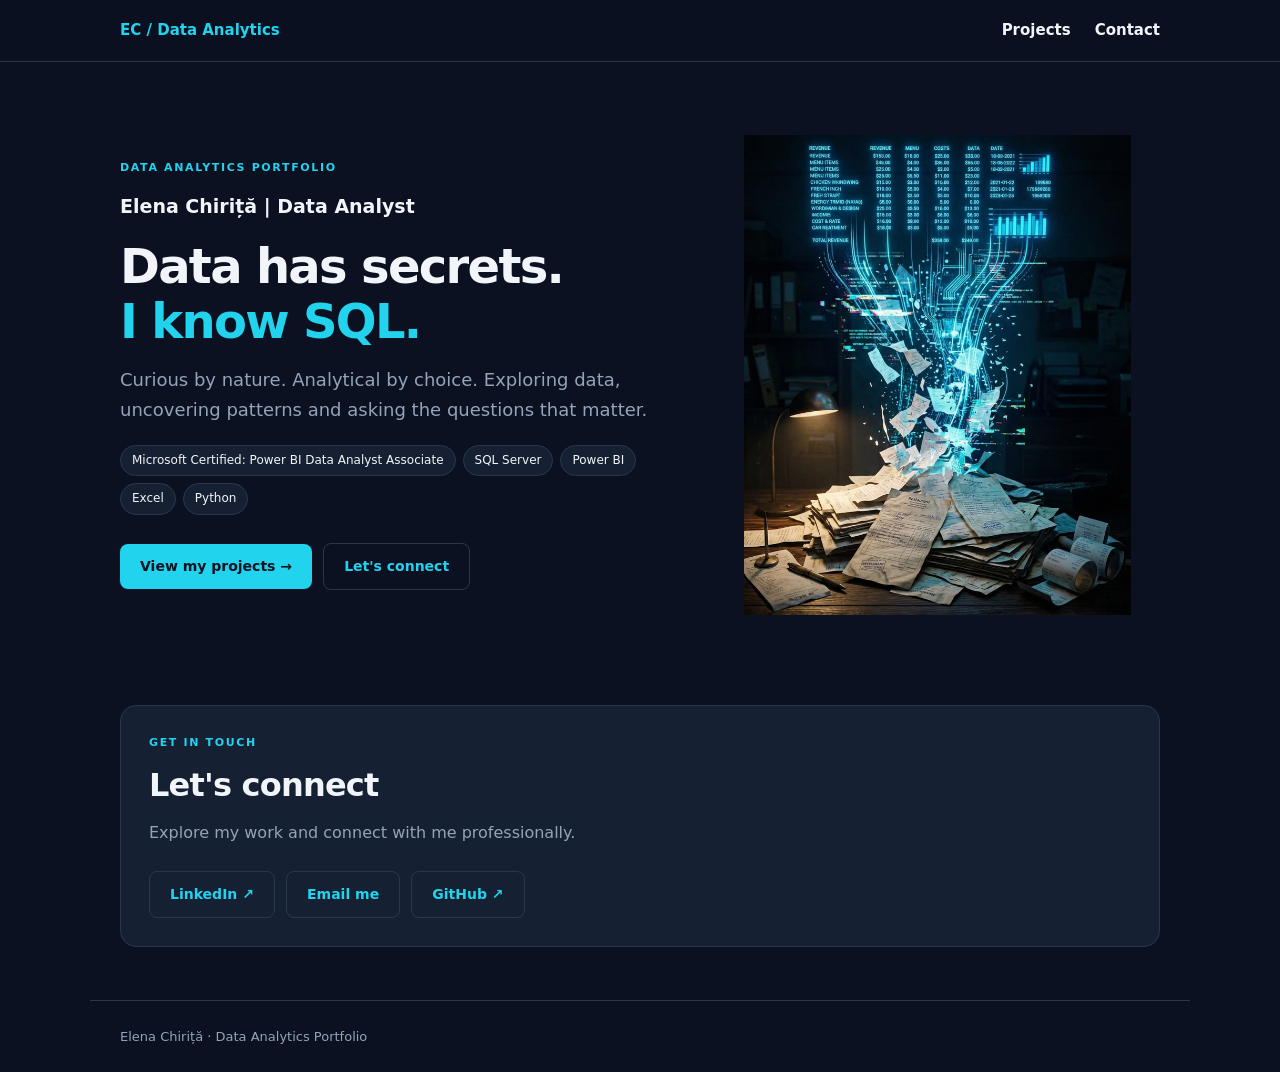
==== commit ea4afd79: "Redesign homepage with dark theme and separate navigation" ====
--- a/index.html
+++ b/index.html
@@ -1,462 +1,111 @@
 <!DOCTYPE html>
 <html lang="en">
 <head>
-<meta charset="utf-8"/>
-<meta name="viewport" content="width=device-width, initial-scale=1"/>
-<title>Elena Chiriță | Data Analyst Portfolio</title>
-
-<style>
-*{box-sizing:border-box}
-html{scroll-behavior:smooth}
-
-body{
-    margin:0;
-    font:17px/1.65 system-ui,sans-serif;
-    color:#17283b;
-    background:#f8fafc;
-}
-
-a{color:inherit}
-
-header{
-    position:sticky;
-    top:0;
-    background:#f8fafcf5;
-    backdrop-filter:blur(12px);
-    border-bottom:1px solid #dce5ef;
-    z-index:2;
-}
-
-nav,main,footer{
-    max-width:1160px;
-    margin:auto;
-    padding:18px 30px;
-}
-
-nav{
-    display:flex;
-    align-items:center;
-    justify-content:space-between;
-    gap:20px;
-}
-
-nav a{
-    text-decoration:none;
-    font-weight:650;
-}
-
-nav div{display:flex;gap:22px}
-.brand{letter-spacing:-.04em}
-
-.hero{
-    display:grid;
-    grid-template-columns:1fr 1fr;
-    gap:45px;
-    align-items:center;
-    padding:65px 0 75px;
-}
-
-h1,h2,h3,p{margin:0 0 18px}
-
-h1{
-    font-size:clamp(45px,5.5vw,76px);
-    line-height:1.04;
-    letter-spacing:-.065em;
-}
-
-h2{
-    font-size:clamp(30px,4vw,48px);
-    line-height:1.12;
-    letter-spacing:-.045em;
-}
-
-h3{
-    font-size:28px;
-    line-height:1.2;
-    letter-spacing:-.025em;
-}
-
-.eyebrow{
-    font-size:12px;
-    text-transform:uppercase;
-    letter-spacing:.16em;
-    font-weight:800;
-    color:#1265a8;
-    margin-bottom:15px;
-}
-
-.identity{
-    font-size:19px;
-    font-weight:650;
-    color:#526479;
-    margin-bottom:20px;
-}
-
-.lead{
-    font-size:22px;
-    color:#526479;
-    max-width:730px;
-}
-
-.btn{
-    display:inline-block;
-    padding:12px 22px;
-    border-radius:8px;
-    background:#123b65;
-    color:white;
-    text-decoration:none;
-    font-weight:650;
-    margin:10px 8px 0 0;
-    transition:background .2s,transform .2s;
-}
-
-.btn:hover{
-    transform:translateY(-2px);
-    background:#1265a8;
-    color:white;
-}
-
-.secondary{
-    background:white;
-    color:#123b65;
-    border:1px solid #c5d4e2;
-}
-
-.tags{
-    display:flex;
-    flex-wrap:wrap;
-    gap:8px;
-    margin:22px 0;
-}
-
-.tag{
-    padding:5px 12px;
-    border:1px solid #d2deea;
-    background:white;
-    border-radius:30px;
-    font-size:13px;
-    font-weight:650;
-}
-
-.hero-visual{
-    border-radius:24px;
-    overflow:hidden;
-    box-shadow:0 20px 40px #17283b22;
-}
-
-.hero-visual img{
-    width:100%;
-    height:auto;
-    display:block;
-}
-
-.card{
-    background:white;
-    border:1px solid #dce5ef;
-    border-radius:18px;
-    overflow:hidden;
-    display:grid;
-    grid-template-columns:1fr 1fr;
-    align-items:center;
-    margin:24px 0 40px;
-}
-
-.card div{padding:32px}
-.card img{width:100%;display:block}
-
-.toy-art{
-    min-height:280px;
-    display:flex;
-    align-items:center;
-    justify-content:center;
-    gap:12px;
-    background:radial-gradient(
-        ellipse at 50% 75%,
-        #fff5df,#f0d8b6
-    );
-    overflow:hidden;
-    padding:35px;
-    text-decoration:none;
-}
-
-.toy-art span{
-    font-size:clamp(48px,7.5vw,100px);
-    line-height:1;
-    filter:drop-shadow(0 13px 7px #77582c35);
-}
-
-.toy-art span:nth-child(2){
-    transform:translateY(-20px);
-}
-
-.toy-art span:nth-child(3){
-    transform:rotate(8deg) translateY(12px);
-}
-
-.sql-art{
-    min-height:280px;
-    display:flex;
-    flex-direction:column;
-    justify-content:center;
-    align-items:center;
-    background:linear-gradient(145deg,#102338,#184b70);
-    color:white;
-    text-decoration:none;
-    padding:30px;
-}
-
-.sql-art strong{
-    font-size:75px;
-    letter-spacing:-.05em;
-    color:#76d9ff;
-}
-
-.sql-art code{
-    font-size:15px;
-    color:#b5e8ff;
-    line-height:1.9;
-}
-
-#projects,#connect{
-    scroll-margin-top:90px;
-}
-
-#connect{
-    background:#132f4c;
-    color:white;
-    padding:35px;
-    border-radius:16px;
-    margin:45px 0;
-}
-
-#connect p{color:#d5e3f0}
-
-footer{
-    border-top:1px solid #dce5ef;
-    color:#526479;
-    padding-top:35px;
-    padding-bottom:45px;
-}
-
-@media(max-width:760px){
-
-    nav,main,footer{
-        padding-left:18px;
-        padding-right:18px;
-    }
-
-    nav{font-size:13px}
-    nav div{gap:12px}
-
-    .hero{
-        grid-template-columns:1fr;
-        padding:45px 0;
-        gap:24px;
-    }
-
-    .card{grid-template-columns:1fr}
-    .card div{padding:22px}
-
-    .toy-art,.sql-art{
-        min-height:190px;
-    }
-}
-</style>
+    <meta charset="utf-8">
+    <meta name="viewport" content="width=device-width, initial-scale=1">
+    <title>Elena Chiriță | Data Analyst Portfolio</title>
+    <link rel="stylesheet" href="style.css">
 </head>
 
 <body>
 
 <header>
-<nav>
-    <a class="brand" href="#">EC / Data Analytics</a>
-    <div>
-        <a href="#projects">Projects</a>
-        <a href="#connect">Contact</a>
-    </div>
-</nav>
+    <nav>
+        <a class="brand" href="index.html">EC / Data Analytics</a>
+        <div>
+            <a href="projects.html">Projects</a>
+            <a href="#connect">Contact</a>
+        </div>
+    </nav>
 </header>
 
 <main>
 
-<section class="hero">
+    <section class="hero">
 
-    <div class="hero-copy">
-
-        <div class="eyebrow">Data analytics portfolio</div>
-
-        <p class="identity">
-            Elena Chiriță | Data Analyst
-        </p>
-
-        <h1>
-            Data has secrets.<br/>
-            <span style="color:#1265a8">I know SQL.</span>
-        </h1>
-
-        <p class="lead">
-            Curious by nature. Analytical by choice.
-            Exploring data, uncovering patterns and
-            asking the questions that matter.
-        </p>
-
-        <div class="tags">
-            <span class="tag">Microsoft Certified: Power BI Data Analyst Associate</span>
-            <span class="tag">SQL Server</span>
-            <span class="tag">Power BI</span>
-            <span class="tag">Excel</span>
-            <span class="tag">Python</span>
-        </div>
-
-        <a class="btn" href="#projects">
-            View my projects →
-        </a>
-
-        <a class="btn secondary" href="#connect">
-            Let's connect
-        </a>
-
-    </div>
-
-    <div class="hero-visual">
-        <img
-            src="assets/data-hero.jpg.jpeg"
-            alt="Raw documents transforming into digital data and analytics"
-        />
-    </div>
-
-</section>
-
-<section id="projects">
-
-    <div class="eyebrow">Selected work</div>
-    <h2>My projects</h2>
-
-    <article class="card">
-
-        <a class="toy-art"
-           href="maven-toys.html"
-           aria-label="Open Maven Toys case study">
-
-            <span>🚂</span>
-            <span>🧸</span>
-            <span>🧩</span>
-
-        </a>
-
-        <div>
+        <div class="hero-copy">
 
             <div class="eyebrow">
-                Retail analytics · Case study 01
+                Data analytics portfolio
             </div>
 
-            <h3>Maven Toys – Sales &amp; Inventory Analysis</h3>
+            <p class="identity">
+                Elena Chiriță | Data Analyst
+            </p>
 
-            <p>
-                End-to-end data analytics project exploring
-                sales, profitability, store performance
-                and inventory risk.
+            <h1>
+                Data has secrets.<br>
+                <span class="accent">I know SQL.</span>
+            </h1>
+
+            <p class="lead">
+                Curious by nature. Analytical by choice.
+                Exploring data, uncovering patterns and
+                asking the questions that matter.
             </p>
 
             <div class="tags">
+
+                <span class="tag">
+                    Microsoft Certified: Power BI Data Analyst Associate
+                </span>
+
+                <span class="tag">SQL Server</span>
                 <span class="tag">Power BI</span>
-                <span class="tag">SQL Server</span>
-                <span class="tag">DAX</span>
+                <span class="tag">Excel</span>
+                <span class="tag">Python</span>
+
             </div>
 
-            <a class="btn" href="maven-toys.html">
-                Explore case study →
+            <a class="btn" href="projects.html">
+                View my projects →
             </a>
 
-            <a class="btn secondary"
-               href="https://github.com/ElenaChirita/MavenToys-Analytics"
-               target="_blank"
-               rel="noopener noreferrer">
-                View on GitHub ↗
+            <a class="btn secondary" href="#connect">
+                Let's connect
             </a>
 
         </div>
 
-    </article>
+        <div class="hero-visual">
 
-    <article class="card">
-
-        <a class="sql-art"
-           href="goldcomb-analytics.html"
-           aria-label="Open Goldcomb Analytics case study">
-
-            <strong>SQL</strong>
-
-            <code>
-                SELECT insights<br/>
-                FROM data<br/>
-                WHERE curiosity = 1;
-            </code>
-
-        </a>
-
-        <div>
-
-            <div class="eyebrow">
-                E-commerce analytics · Case study 02
-            </div>
-
-            <h3>Goldcomb – Customer &amp; Revenue Analytics</h3>
-
-            <p>
-                Investigating customer activity, data quality
-                issues, duplicate refunds, product-related
-                refund patterns and financial revenue discrepancies.
-            </p>
-
-            <div class="tags">
-                <span class="tag">SQL Server</span>
-                <span class="tag">Data Quality</span>
-                <span class="tag">Revenue Reconciliation</span>
-            </div>
-
-            <a class="btn" href="goldcomb-analytics.html">
-                Explore case study →
-            </a>
-
-            <a class="btn secondary"
-               href="https://github.com/ElenaChirita/GoldcombAnalytics"
-               target="_blank"
-               rel="noopener noreferrer">
-                View on GitHub ↗
-            </a>
+            <img src="assets/data-hero.jpg.jpeg"
+                 alt="Raw documents transforming into digital data">
 
         </div>
 
-    </article>
+    </section>
 
-</section>
+    <section id="connect">
 
-<section id="connect">
+        <div class="eyebrow">Get in touch</div>
 
-    <h2>Let's connect</h2>
+        <h2>Let's connect</h2>
 
-    <p>Explore my work and connect with me professionally.</p>
+        <p>
+            Explore my work and connect with me professionally.
+        </p>
 
-    <a class="btn secondary"
-       href="https://www.linkedin.com/in/elena-chirita-4a3ba3369/"
-       target="_blank"
-       rel="noopener noreferrer">
-        LinkedIn ↗
-    </a>
+        <a class="btn secondary"
+           href="https://www.linkedin.com/in/elena-chirita-4a3ba3369/"
+           target="_blank"
+           rel="noopener noreferrer">
+            LinkedIn ↗
+        </a>
 
-    <a class="btn secondary"
-       href="mailto:chiritaelena314@gmail.com">
-        Email me
-    </a>
+        <a class="btn secondary"
+           href="mailto:chiritaelena314@gmail.com">
+            Email me
+        </a>
 
-    <a class="btn secondary"
-       href="https://github.com/ElenaChirita"
-       target="_blank"
-       rel="noopener noreferrer">
-        GitHub ↗
-    </a>
+        <a class="btn secondary"
+           href="https://github.com/ElenaChirita"
+           target="_blank"
+           rel="noopener noreferrer">
+            GitHub ↗
+        </a>
 
-</section>
+    </section>
 
 </main>
 
--- a/style.css
+++ b/style.css
@@ -0,0 +1,402 @@
+:root {
+    --background: #0B1120;
+    --card: #162033;
+    --text: #F1F5F9;
+    --muted: #94A3B8;
+    --accent: #22D3EE;
+    --border: #29374D;
+}
+
+* {
+    box-sizing: border-box;
+}
+
+html {
+    scroll-behavior: smooth;
+}
+
+body {
+    margin: 0;
+    font: 16px/1.65 Inter, system-ui, sans-serif;
+    background: var(--background);
+    color: var(--text);
+}
+
+a {
+    color: inherit;
+    text-decoration: none;
+}
+
+header {
+    position: sticky;
+    top: 0;
+    background: #0B1120F5;
+    backdrop-filter: blur(12px);
+    border-bottom: 1px solid var(--border);
+    z-index: 10;
+}
+
+nav, main, footer {
+    max-width: 1100px;
+    margin: auto;
+    padding: 18px 30px;
+}
+
+nav {
+    display: flex;
+    justify-content: space-between;
+    align-items: center;
+    gap: 20px;
+}
+
+nav div {
+    display: flex;
+    gap: 24px;
+}
+
+nav a {
+    font-weight: 600;
+    font-size: 15px;
+}
+
+nav a:hover {
+    color: var(--accent);
+}
+
+.brand {
+    color: var(--accent);
+    font-weight: 700;
+}
+
+h1, h2, h3, p {
+    margin: 0 0 16px;
+}
+
+h1 {
+    font-size: clamp(32px, 4vw, 48px);
+    line-height: 1.15;
+    font-weight: 700;
+    letter-spacing: -0.035em;
+}
+
+h2 {
+    font-size: 32px;
+    line-height: 1.2;
+    letter-spacing: -0.025em;
+}
+
+h3 {
+    font-size: 22px;
+    line-height: 1.3;
+}
+
+p {
+    color: var(--muted);
+}
+
+.accent {
+    color: var(--accent);
+}
+
+.eyebrow {
+    font-size: 11px;
+    text-transform: uppercase;
+    letter-spacing: 0.15em;
+    font-weight: 700;
+    color: var(--accent);
+    margin-bottom: 14px;
+}
+
+.identity {
+    font-size: 19px;
+    font-weight: 600;
+    color: var(--text);
+}
+
+.lead {
+    font-size: 18px;
+    color: var(--muted);
+}
+
+.hero {
+    display: grid;
+    grid-template-columns: 1.1fr 0.9fr;
+    align-items: center;
+    gap: 50px;
+    padding: 55px 0;
+}
+
+.hero-visual img {
+    display: block;
+    width: 100%;
+    max-height: 480px;
+    object-fit: contain;
+    border-radius: 18px;
+}
+
+.btn {
+    display: inline-block;
+    padding: 11px 20px;
+    border-radius: 8px;
+    background: var(--accent);
+    color: var(--background);
+    font-size: 14px;
+    font-weight: 700;
+    margin: 8px 6px 0 0;
+    transition: 0.2s;
+}
+
+.btn:hover {
+    transform: translateY(-2px);
+    filter: brightness(1.1);
+}
+
+.secondary {
+    background: transparent;
+    color: var(--accent);
+    border: 1px solid var(--border);
+}
+
+.secondary:hover {
+    border-color: var(--accent);
+}
+
+.tags {
+    display: flex;
+    flex-wrap: wrap;
+    gap: 7px;
+    margin: 20px 0;
+}
+
+.tag {
+    padding: 5px 11px;
+    border: 1px solid var(--border);
+    background: var(--card);
+    border-radius: 30px;
+    font-size: 12px;
+    color: var(--text);
+}
+
+.projects-grid {
+    display: grid;
+    grid-template-columns: repeat(2, 1fr);
+    gap: 24px;
+    margin: 30px 0;
+}
+
+.card {
+    background: var(--card);
+    border: 1px solid var(--border);
+    border-radius: 16px;
+    overflow: hidden;
+    display: flex;
+    flex-direction: column;
+    transition: 0.25s;
+}
+
+.card:hover {
+    border-color: var(--accent);
+    transform: translateY(-4px);
+}
+
+.card-content {
+    padding: 24px;
+    flex: 1;
+    display: flex;
+    flex-direction: column;
+}
+
+.card-content p {
+    font-size: 15px;
+}
+
+.card-actions {
+    margin-top: auto;
+}
+
+.toy-art {
+    min-height: 190px;
+    display: flex;
+    justify-content: center;
+    align-items: center;
+    gap: 15px;
+    background: radial-gradient(
+        ellipse at center,
+        #334155,
+        #111827
+    );
+}
+
+.toy-art span {
+    font-size: 58px;
+}
+
+.sql-art {
+    min-height: 190px;
+    display: flex;
+    flex-direction: column;
+    justify-content: center;
+    align-items: center;
+    background: linear-gradient(
+        145deg,
+        #0F172A,
+        #164E63
+    );
+    padding: 20px;
+}
+
+.sql-art strong {
+    font-size: 48px;
+    color: var(--accent);
+}
+
+.sql-art code {
+    color: #A5F3FC;
+    font-size: 14px;
+    line-height: 1.8;
+}
+
+.stats {
+    display: grid;
+    grid-template-columns: repeat(4, 1fr);
+    gap: 12px;
+    margin: 28px 0;
+}
+
+.stat {
+    background: var(--card);
+    border: 1px solid var(--border);
+    padding: 20px;
+    border-radius: 12px;
+}
+
+.stat strong {
+    display: block;
+    font-size: 27px;
+    color: var(--accent);
+}
+
+.stat span {
+    font-size: 13px;
+    color: var(--muted);
+}
+
+.case {
+    padding-top: 30px;
+}
+
+.insight {
+    padding: 30px 0;
+    border-top: 1px solid var(--border);
+    scroll-margin-top: 80px;
+}
+
+.insight p {
+    max-width: 850px;
+}
+
+figure {
+    margin: 20px 0;
+    background: var(--card);
+    border: 1px solid var(--border);
+    border-radius: 12px;
+    overflow: hidden;
+}
+
+figure button {
+    display: block;
+    padding: 0;
+    border: 0;
+    background: none;
+    width: 100%;
+    cursor: zoom-in;
+}
+
+figure img {
+    display: block;
+    width: 100%;
+    height: auto;
+}
+
+figcaption {
+    padding: 10px 16px;
+    font-size: 12px;
+    color: var(--muted);
+}
+
+dialog {
+    border: 1px solid var(--border);
+    background: var(--card);
+    padding: 12px;
+    max-width: 98vw;
+    max-height: 98vh;
+    border-radius: 12px;
+}
+
+dialog::backdrop {
+    background: #000D;
+}
+
+dialog img {
+    display: block;
+    max-width: 94vw;
+    max-height: 85vh;
+    object-fit: contain;
+}
+
+dialog button {
+    float: right;
+    margin-bottom: 8px;
+    padding: 8px 15px;
+    cursor: pointer;
+}
+
+#connect {
+    background: var(--card);
+    border: 1px solid var(--border);
+    border-radius: 16px;
+    padding: 28px;
+    margin: 35px 0;
+    scroll-margin-top: 90px;
+}
+
+footer {
+    border-top: 1px solid var(--border);
+    color: var(--muted);
+    font-size: 13px;
+    padding-top: 25px;
+    padding-bottom: 25px;
+}
+
+@media (max-width: 760px) {
+    nav, main, footer {
+        padding-left: 18px;
+        padding-right: 18px;
+    }
+
+    nav div {
+        gap: 12px;
+    }
+
+    nav a {
+        font-size: 13px;
+    }
+
+    .hero {
+        grid-template-columns: 1fr;
+        gap: 25px;
+        padding: 30px 0;
+    }
+
+    .hero-visual img {
+        max-height: 380px;
+    }
+
+    .projects-grid {
+        grid-template-columns: 1fr;
+    }
+
+    .stats {
+        grid-template-columns: repeat(2, 1fr);
+    }
+}
